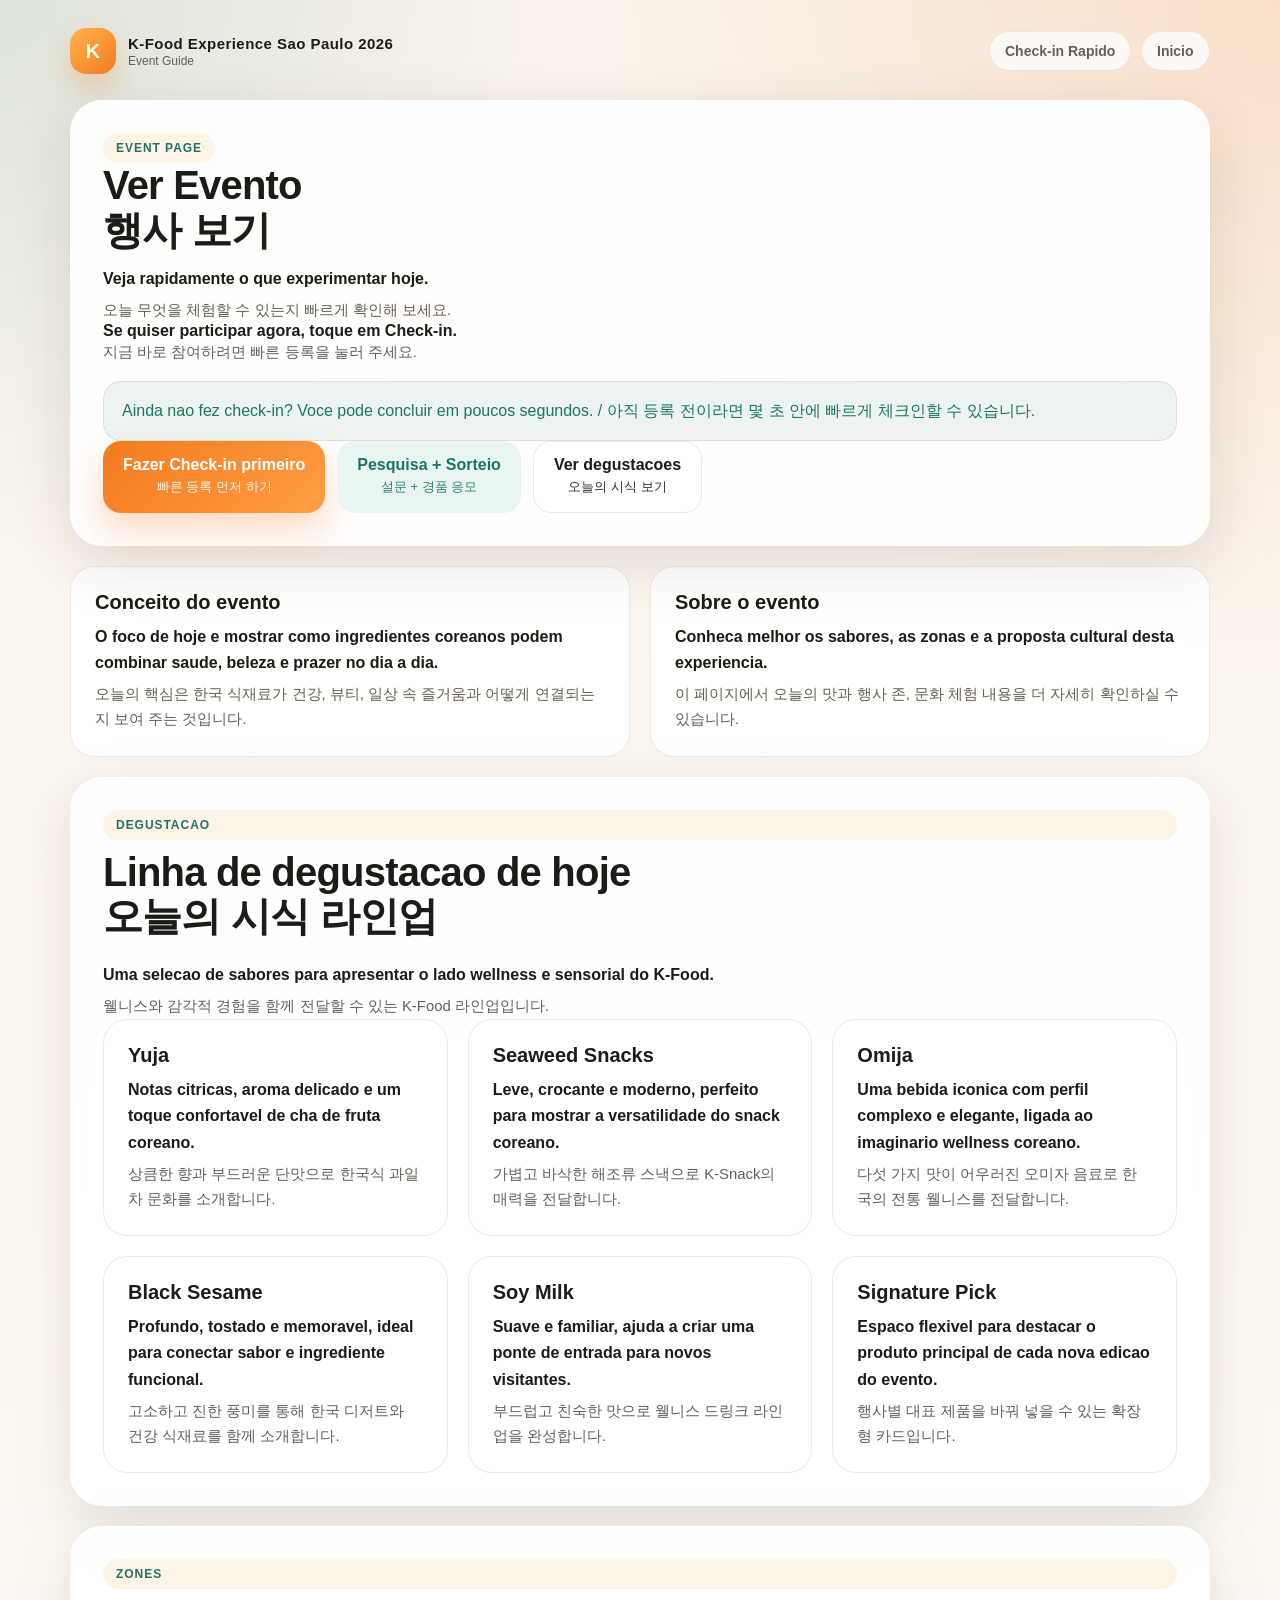
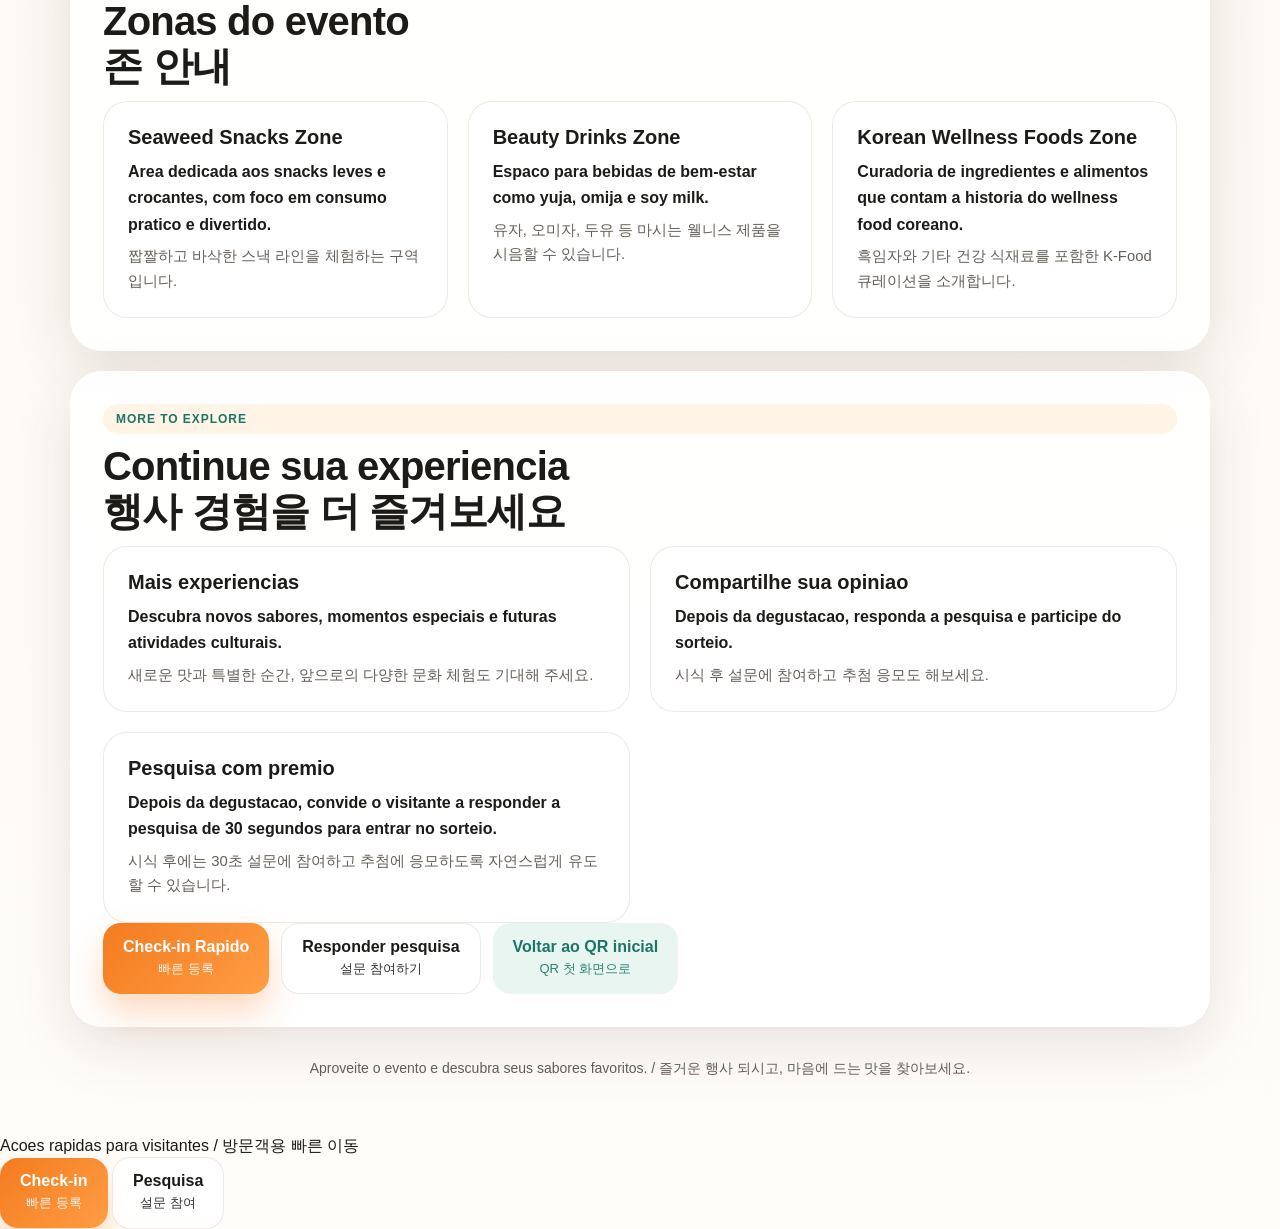
==== index.html @ 35c5ef99 "Add files via upload" ====
<!DOCTYPE html>
<html lang="pt-BR">
<head>
  <meta charset="UTF-8">
  <meta name="viewport" content="width=device-width, initial-scale=1.0">
  <meta name="description" content="Pagina oficial do evento com degustacoes, zonas e informacoes do Centro Cultural Coreano. 행사 소개와 존 안내 페이지.">
  <title>Ver Evento | K-Food Experience</title>
  <link rel="stylesheet" href="styles.css">
  <script src="config.js"></script>
  <script src="app.js" defer></script>
</head>
<body>
  <div class="page-shell">
    <header class="topbar">
      <a class="brand" href="index.html" data-route="index">
        <div class="brand-badge">K</div>
        <div class="brand-copy">
          <div class="brand-name">K-Food Experience Sao Paulo 2026</div>
          <div class="brand-sub">Event Guide</div>
        </div>
      </a>
      <div class="nav-links">
        <a class="nav-chip" href="step1.html" data-route="step1">Check-in Rapido</a>
        <a class="nav-chip" href="index.html" data-route="index">Inicio</a>
      </div>
    </header>

    <main class="grid">
      <section class="panel content-panel">
        <div class="eyebrow">Event Page</div>
        <h1 class="section-title">Ver Evento<br>행사 보기</h1>
        <p class="section-copy dual-copy">
          <span class="lang-pt">Veja rapidamente o que experimentar hoje.</span>
          <span class="lang-kr">오늘 무엇을 체험할 수 있는지 빠르게 확인해 보세요.</span>
        </p>
        <div class="focus-banner">
          <span class="lang-pt">Se quiser participar agora, toque em Check-in.</span>
          <span class="lang-kr">지금 바로 참여하려면 빠른 등록을 눌러 주세요.</span>
        </div>
        <div class="notice" data-visitor-message>
          Ainda nao fez check-in? Voce pode concluir em poucos segundos. / 아직 등록 전이라면 몇 초 안에 빠르게 체크인할 수 있습니다.
        </div>
        <div class="split-actions">
          <a class="button button-primary" href="step1.html" data-route="step1">
            <span class="button-copy">
              <span class="lang-pt">Fazer Check-in primeiro</span>
              <span class="lang-kr">빠른 등록 먼저 하기</span>
            </span>
          </a>
          <a class="button button-secondary" href="step2.html" data-route="step2">
            <span class="button-copy">
              <span class="lang-pt">Pesquisa + Sorteio</span>
              <span class="lang-kr">설문 + 경품 응모</span>
            </span>
          </a>
          <a class="button button-outline" href="#lineup">
            <span class="button-copy">
              <span class="lang-pt">Ver degustacoes</span>
              <span class="lang-kr">오늘의 시식 보기</span>
            </span>
          </a>
        </div>
      </section>

      <section class="grid grid-2">
        <article class="card">
          <h3>Conceito do evento</h3>
          <p class="dual-copy">
            <span class="lang-pt">O foco de hoje e mostrar como ingredientes coreanos podem combinar saude, beleza e prazer no dia a dia.</span>
            <span class="lang-kr">오늘의 핵심은 한국 식재료가 건강, 뷰티, 일상 속 즐거움과 어떻게 연결되는지 보여 주는 것입니다.</span>
          </p>
        </article>
        <article class="card">
          <h3>Sobre o evento</h3>
          <p class="dual-copy">
            <span class="lang-pt">Conheca melhor os sabores, as zonas e a proposta cultural desta experiencia.</span>
            <span class="lang-kr">이 페이지에서 오늘의 맛과 행사 존, 문화 체험 내용을 더 자세히 확인하실 수 있습니다.</span>
          </p>
        </article>
      </section>

      <section class="panel content-panel" id="lineup">
        <div class="section-head">
          <div class="eyebrow">Degustacao</div>
          <h2 class="section-title">Linha de degustacao de hoje<br>오늘의 시식 라인업</h2>
          <p class="section-copy dual-copy">
            <span class="lang-pt">Uma selecao de sabores para apresentar o lado wellness e sensorial do K-Food.</span>
            <span class="lang-kr">웰니스와 감각적 경험을 함께 전달할 수 있는 K-Food 라인업입니다.</span>
          </p>
        </div>
        <div class="grid grid-3">
          <article class="card">
            <h3>Yuja</h3>
            <p class="dual-copy">
              <span class="lang-pt">Notas citricas, aroma delicado e um toque confortavel de cha de fruta coreano.</span>
              <span class="lang-kr">상큼한 향과 부드러운 단맛으로 한국식 과일차 문화를 소개합니다.</span>
            </p>
          </article>
          <article class="card">
            <h3>Seaweed Snacks</h3>
            <p class="dual-copy">
              <span class="lang-pt">Leve, crocante e moderno, perfeito para mostrar a versatilidade do snack coreano.</span>
              <span class="lang-kr">가볍고 바삭한 해조류 스낵으로 K-Snack의 매력을 전달합니다.</span>
            </p>
          </article>
          <article class="card">
            <h3>Omija</h3>
            <p class="dual-copy">
              <span class="lang-pt">Uma bebida iconica com perfil complexo e elegante, ligada ao imaginario wellness coreano.</span>
              <span class="lang-kr">다섯 가지 맛이 어우러진 오미자 음료로 한국의 전통 웰니스를 전달합니다.</span>
            </p>
          </article>
          <article class="card">
            <h3>Black Sesame</h3>
            <p class="dual-copy">
              <span class="lang-pt">Profundo, tostado e memoravel, ideal para conectar sabor e ingrediente funcional.</span>
              <span class="lang-kr">고소하고 진한 풍미를 통해 한국 디저트와 건강 식재료를 함께 소개합니다.</span>
            </p>
          </article>
          <article class="card">
            <h3>Soy Milk</h3>
            <p class="dual-copy">
              <span class="lang-pt">Suave e familiar, ajuda a criar uma ponte de entrada para novos visitantes.</span>
              <span class="lang-kr">부드럽고 친숙한 맛으로 웰니스 드링크 라인업을 완성합니다.</span>
            </p>
          </article>
          <article class="card">
            <h3>Signature Pick</h3>
            <p class="dual-copy">
              <span class="lang-pt">Espaco flexivel para destacar o produto principal de cada nova edicao do evento.</span>
              <span class="lang-kr">행사별 대표 제품을 바꿔 넣을 수 있는 확장형 카드입니다.</span>
            </p>
          </article>
        </div>
      </section>

      <section class="panel content-panel" id="zones">
        <div class="section-head">
          <div class="eyebrow">Zones</div>
          <h2 class="section-title">Zonas do evento<br>존 안내</h2>
        </div>
        <div class="grid grid-3">
          <article class="card">
            <h3>Seaweed Snacks Zone</h3>
            <p class="dual-copy">
              <span class="lang-pt">Area dedicada aos snacks leves e crocantes, com foco em consumo pratico e divertido.</span>
              <span class="lang-kr">짭짤하고 바삭한 스낵 라인을 체험하는 구역입니다.</span>
            </p>
          </article>
          <article class="card">
            <h3>Beauty Drinks Zone</h3>
            <p class="dual-copy">
              <span class="lang-pt">Espaco para bebidas de bem-estar como yuja, omija e soy milk.</span>
              <span class="lang-kr">유자, 오미자, 두유 등 마시는 웰니스 제품을 시음할 수 있습니다.</span>
            </p>
          </article>
          <article class="card">
            <h3>Korean Wellness Foods Zone</h3>
            <p class="dual-copy">
              <span class="lang-pt">Curadoria de ingredientes e alimentos que contam a historia do wellness food coreano.</span>
              <span class="lang-kr">흑임자와 기타 건강 식재료를 포함한 K-Food 큐레이션을 소개합니다.</span>
            </p>
          </article>
        </div>
      </section>

      <section class="panel content-panel">
        <div class="section-head">
          <div class="eyebrow">More to Explore</div>
          <h2 class="section-title">Continue sua experiencia<br>행사 경험을 더 즐겨보세요</h2>
        </div>
        <div class="grid grid-2">
          <article class="card">
            <h3>Mais experiencias</h3>
            <p class="dual-copy">
              <span class="lang-pt">Descubra novos sabores, momentos especiais e futuras atividades culturais.</span>
              <span class="lang-kr">새로운 맛과 특별한 순간, 앞으로의 다양한 문화 체험도 기대해 주세요.</span>
            </p>
          </article>
          <article class="card">
            <h3>Compartilhe sua opiniao</h3>
            <p class="dual-copy">
              <span class="lang-pt">Depois da degustacao, responda a pesquisa e participe do sorteio.</span>
              <span class="lang-kr">시식 후 설문에 참여하고 추첨 응모도 해보세요.</span>
            </p>
          </article>
          <article class="card">
            <h3>Pesquisa com premio</h3>
            <p class="dual-copy">
              <span class="lang-pt">Depois da degustacao, convide o visitante a responder a pesquisa de 30 segundos para entrar no sorteio.</span>
              <span class="lang-kr">시식 후에는 30초 설문에 참여하고 추첨에 응모하도록 자연스럽게 유도할 수 있습니다.</span>
            </p>
          </article>
        </div>
        <div class="split-actions">
          <a class="button button-primary" href="step1.html" data-route="step1">
            <span class="button-copy">
              <span class="lang-pt">Check-in Rapido</span>
              <span class="lang-kr">빠른 등록</span>
            </span>
          </a>
          <a class="button button-outline" href="step2.html" data-route="step2">
            <span class="button-copy">
              <span class="lang-pt">Responder pesquisa</span>
              <span class="lang-kr">설문 참여하기</span>
            </span>
          </a>
          <a class="button button-secondary" href="index.html" data-route="index">
            <span class="button-copy">
              <span class="lang-pt">Voltar ao QR inicial</span>
              <span class="lang-kr">QR 첫 화면으로</span>
            </span>
          </a>
        </div>
      </section>
    </main>

    <p class="footer-note">Aproveite o evento e descubra seus sabores favoritos. / 즐거운 행사 되시고, 마음에 드는 맛을 찾아보세요.</p>
  </div>

  <div class="mobile-sticky-bar">
    <div class="mobile-sticky-shell">
      <div class="mobile-sticky-note">Acoes rapidas para visitantes / 방문객용 빠른 이동</div>
      <div class="mobile-sticky-actions two">
        <a class="button button-primary" href="step1.html" data-route="step1">
          <span class="button-copy">
            <span class="lang-pt">Check-in</span>
            <span class="lang-kr">빠른 등록</span>
          </span>
        </a>
        <a class="button button-outline" href="step2.html" data-route="step2">
          <span class="button-copy">
            <span class="lang-pt">Pesquisa</span>
            <span class="lang-kr">설문 참여</span>
          </span>
        </a>
      </div>
    </div>
  </div>
</body>
</html>
---- styles.css ----
:root {
  color-scheme: light;
  --bg: #f8f2ea;
  --surface: rgba(255, 255, 255, 0.9);
  --surface-solid: #ffffff;
  --surface-soft: #fff4e5;
  --surface-soft-2: #fff8f1;
  --text: #1d1b18;
  --muted: #665f58;
  --line: rgba(155, 118, 81, 0.16);
  --primary: #f47b20;
  --primary-dark: #d55d04;
  --secondary: #1c7567;
  --secondary-soft: #e8f5f1;
  --info: #f4ede5;
  --success: #eef9f3;
  --danger: #c83d2d;
  --shadow: 0 18px 60px rgba(63, 36, 15, 0.12);
  --radius-xl: 32px;
  --radius-lg: 24px;
  --radius-md: 18px;
  --radius-sm: 12px;
}

* {
  box-sizing: border-box;
}

html {
  scroll-behavior: smooth;
}

body {
  margin: 0;
  font-family: "Segoe UI", "Noto Sans KR", Arial, sans-serif;
  color: var(--text);
  background:
    radial-gradient(circle at top right, rgba(244, 123, 32, 0.16), transparent 22%),
    radial-gradient(circle at top left, rgba(28, 117, 103, 0.12), transparent 18%),
    linear-gradient(180deg, #f9f3eb 0%, #fffdfa 100%);
}

a {
  color: inherit;
  text-decoration: none;
}

button,
input,
select,
textarea {
  font: inherit;
}

.page-shell {
  width: min(100%, 1180px);
  margin: 0 auto;
  padding: 28px 20px 56px;
}

.topbar {
  display: flex;
  justify-content: space-between;
  align-items: center;
  gap: 16px;
  margin-bottom: 26px;
}

.brand {
  display: inline-flex;
  align-items: center;
  gap: 12px;
  min-width: 0;
}

.brand-badge {
  width: 46px;
  height: 46px;
  display: grid;
  place-items: center;
  border-radius: 16px;
  background: linear-gradient(135deg, #ffb34d, #f47b20);
  color: #fff;
  font-size: 20px;
  font-weight: 800;
  box-shadow: 0 14px 28px rgba(244, 123, 32, 0.28);
}

.brand-copy {
  display: grid;
  gap: 2px;
}

.brand-name {
  font-size: 15px;
  font-weight: 800;
  letter-spacing: 0.03em;
}

.brand-sub {
  font-size: 12px;
  color: var(--muted);
}

.nav-links {
  display: flex;
  flex-wrap: wrap;
  gap: 10px;
}

.nav-chip {
  display: inline-flex;
  align-items: center;
  gap: 8px;
  padding: 11px 15px;
  border-radius: 999px;
  border: 1px solid var(--line);
  background: rgba(255, 255, 255, 0.76);
  color: var(--muted);
  font-size: 14px;
  font-weight: 600;
  backdrop-filter: blur(10px);
}

.panel {
  background: var(--surface);
  border: 1px solid rgba(255, 255, 255, 0.7);
  border-radius: var(--radius-xl);
  box-shadow: var(--shadow);
  backdrop-filter: blur(18px);
}

.hero {
  display: grid;
  grid-template-columns: minmax(0, 1.15fr) minmax(320px, 0.85fr);
  gap: 24px;
  align-items: stretch;
  margin-bottom: 24px;
}

.hero-copy,
.hero-side,
.content-panel {
  padding: 32px;
}

.hero-copy {
  position: relative;
  overflow: hidden;
}

.hero-copy::after {
  content: "";
  position: absolute;
  inset: auto -80px -100px auto;
  width: 220px;
  height: 220px;
  border-radius: 50%;
  background: radial-gradient(circle, rgba(244, 123, 32, 0.18), transparent 70%);
  pointer-events: none;
}

.eyebrow {
  display: inline-flex;
  align-items: center;
  gap: 8px;
  padding: 8px 13px;
  border-radius: 999px;
  background: var(--surface-soft);
  color: var(--secondary);
  font-size: 12px;
  font-weight: 800;
  letter-spacing: 0.08em;
  text-transform: uppercase;
}

h1,
h2,
h3,
p,
dl {
  margin: 0;
}

.hero-title {
  margin-top: 18px;
  font-size: clamp(36px, 5vw, 60px);
  line-height: 0.98;
  letter-spacing: -0.03em;
}

.hero-subtitle {
  margin-top: 18px;
  max-width: 720px;
}

.dual-copy {
  display: grid;
  gap: 6px;
}

.lang-pt {
  display: block;
  font-size: 1em;
  font-weight: 700;
  color: var(--text);
}

.lang-kr {
  display: block;
  font-size: 0.93em;
  color: var(--muted);
  line-height: 1.65;
}

.hero-subtitle .lang-pt {
  font-size: 20px;
  line-height: 1.55;
  font-weight: 700;
}

.hero-subtitle .lang-kr {
  font-size: 16px;
}

.hero-actions,
.split-actions {
  display: flex;
  gap: 12px;
  flex-wrap: wrap;
}

.hero-actions {
  margin-top: 28px;
}

.button {
  display: inline-flex;
  justify-content: center;
  align-items: center;
  text-align: center;
  gap: 10px;
  min-height: 58px;
  padding: 14px 20px;
  border: 0;
  border-radius: 18px;
  cursor: pointer;
  transition: transform 0.16s ease, box-shadow 0.16s ease, background 0.16s ease, opacity 0.16s ease;
}

.button:hover:not(:disabled) {
  transform: translateY(-1px);
}

.button:disabled {
  opacity: 0.72;
  cursor: wait;
}

.button-primary {
  background: linear-gradient(135deg, var(--primary), #ff9d43);
  color: #fff;
  box-shadow: 0 18px 34px rgba(244, 123, 32, 0.28);
}

.button-secondary {
  background: var(--secondary-soft);
  color: var(--secondary);
}

.button-outline {
  background: rgba(255, 255, 255, 0.88);
  color: var(--text);
  border: 1px solid var(--line);
}

.button-full {
  width: 100%;
}

.button-copy {
  display: grid;
  gap: 2px;
}

.button-copy .lang-pt {
  color: inherit;
  font-size: 16px;
  font-weight: 800;
}

.button-copy .lang-kr {
  color: inherit;
  opacity: 0.9;
  font-size: 13px;
}

.hero-side {
  display: grid;
  gap: 16px;
  align-content: start;
  background:
    linear-gradient(180deg, rgba(255, 248, 239, 0.98), rgba(255, 241, 224, 0.98)),
    #fff;
}

.hero-side-card,
.card,
.summary-box,
.status-box,
.notice,
.mini-stat {
  border: 1px solid var(--line);
}

.hero-side-card {
  padding: 20px;
  border-radius: var(--radius-lg);
  background: rgba(255, 255, 255, 0.95);
}

.hero-side-card h3,
.card h3 {
  font-size: 20px;
  margin-bottom: 10px;
}

.hero-side-card p,
.card p,
.card li,
.status-box p,
.notice,
.field-hint,
.footer-note,
.micro-copy {
  color: var(--muted);
  line-height: 1.65;
}

.mini-list {
  display: grid;
  gap: 12px;
  margin-top: 12px;
}

.mini-list-item {
  display: grid;
  grid-template-columns: 46px 1fr;
  gap: 12px;
  align-items: start;
}

.mini-list-label {
  display: inline-flex;
  justify-content: center;
  align-items: center;
  min-height: 32px;
  border-radius: 999px;
  background: var(--surface-soft-2);
  color: var(--secondary);
  font-size: 12px;
  font-weight: 800;
}

.metric-row {
  display: flex;
  flex-wrap: wrap;
  gap: 10px;
}

.metric,
.mini-stat {
  display: inline-flex;
  align-items: center;
  gap: 8px;
  padding: 11px 14px;
  border-radius: 16px;
  background: rgba(255, 255, 255, 0.96);
  color: var(--muted);
  font-size: 14px;
  font-weight: 600;
}

.grid {
  display: grid;
  gap: 20px;
}

.grid-2 {
  grid-template-columns: repeat(2, minmax(0, 1fr));
}

.grid-3 {
  grid-template-columns: repeat(3, minmax(0, 1fr));
}

.section-title {
  font-size: clamp(28px, 4vw, 40px);
  line-height: 1.12;
  letter-spacing: -0.02em;
  margin-bottom: 12px;
}

.section-copy {
  color: var(--muted);
  line-height: 1.7;
}

.section-head {
  display: grid;
  gap: 10px;
}

.card {
  padding: 24px;
  border-radius: var(--radius-lg);
  background: rgba(255, 255, 255, 0.92);
}

.card ul {
  margin: 0;
  padding-left: 18px;
}

.tag-row {
  display: flex;
  flex-wrap: wrap;
  gap: 10px;
  margin-top: 18px;
}

.tag {
  display: inline-flex;
  align-items: center;
  padding: 10px 13px;
  border-radius: 999px;
  background: rgba(255, 255, 255, 0.92);
  border: 1px solid var(--line);
  color: var(--muted);
  font-size: 14px;
  font-weight: 600;
}

.form-layout {
  display: grid;
  grid-template-columns: minmax(0, 1.1fr) minmax(280px, 0.9fr);
  gap: 24px;
}

.form-stack {
  display: grid;
  gap: 16px;
}

.field-group {
  display: grid;
  gap: 8px;
}

.field-label {
  display: grid;
  gap: 3px;
  font-size: 14px;
  font-weight: 700;
}

.field-label .lang-pt {
  font-size: 15px;
}

.field-label .lang-kr {
  font-size: 12px;
}

.input,
.select,
.textarea {
  width: 100%;
  padding: 16px 16px;
  border-radius: 16px;
  border: 1px solid var(--line);
  background: rgba(255, 252, 248, 0.92);
  color: var(--text);
  transition: border-color 0.16s ease, box-shadow 0.16s ease, background 0.16s ease;
}

.input:focus,
.select:focus,
.textarea:focus {
  outline: none;
  border-color: rgba(244, 123, 32, 0.55);
  box-shadow: 0 0 0 4px rgba(244, 123, 32, 0.12);
  background: #fff;
}

.textarea {
  min-height: 120px;
  resize: vertical;
}

.checkbox-list {
  display: grid;
  gap: 12px;
}

.checkbox-item {
  display: flex;
  align-items: flex-start;
  gap: 12px;
  padding: 16px;
  border-radius: 18px;
  background: rgba(255, 252, 248, 0.92);
}

.checkbox-item input {
  margin-top: 4px;
  accent-color: var(--primary);
}

.summary-box,
.status-box {
  padding: 22px;
  border-radius: var(--radius-lg);
}

.summary-box {
  background: var(--surface-soft);
}

.status-box {
  background: var(--surface-soft-2);
}

.summary-box dl {
  display: grid;
  grid-template-columns: 132px 1fr;
  gap: 10px 14px;
}

.summary-box dt {
  color: var(--muted);
}

.summary-box dd {
  margin: 0;
  font-weight: 800;
}

.notice {
  margin-top: 16px;
  padding: 16px 18px;
  border-radius: 18px;
  background: rgba(28, 117, 103, 0.08);
  color: var(--secondary);
}

.status-box strong {
  display: block;
  font-size: 18px;
  margin-bottom: 8px;
}

.footer-note {
  margin-top: 30px;
  text-align: center;
  font-size: 14px;
}

.hidden {
  display: none !important;
}

.accent-text {
  color: var(--primary-dark);
}

.progress {
  display: flex;
  align-items: center;
  gap: 10px;
  margin-top: 20px;
}

.progress-step {
  display: flex;
  align-items: center;
  gap: 8px;
  color: var(--muted);
  font-size: 13px;
  font-weight: 700;
}

.progress-bullet {
  width: 28px;
  height: 28px;
  display: grid;
  place-items: center;
  border-radius: 50%;
  background: #fff;
  border: 1px solid var(--line);
}

.progress-step.active {
  color: var(--text);
}

.progress-step.active .progress-bullet {
  background: linear-gradient(135deg, var(--primary), #ff9d43);
  color: #fff;
  border-color: transparent;
}

.progress-line {
  flex: 1;
  height: 1px;
  background: var(--line);
}

.kicker-list {
  display: grid;
  gap: 14px;
  margin-top: 18px;
}

.kicker-item {
  display: flex;
  align-items: flex-start;
  gap: 12px;
}

.kicker-dot {
  width: 12px;
  height: 12px;
  margin-top: 6px;
  border-radius: 50%;
  background: linear-gradient(135deg, var(--primary), #ffb36c);
}

.stack {
  display: grid;
  gap: 16px;
}

.surface-alt {
  background: rgba(255, 252, 247, 0.92);
}

.inline-link {
  color: var(--secondary);
  font-weight: 700;
}

.status-inline {
  min-height: 22px;
  font-size: 13px;
  color: var(--secondary);
}

.divider-space {
  height: 6px;
}

@media (max-width: 960px) {
  .hero,
  .form-layout,
  .grid-2,
  .grid-3 {
    grid-template-columns: 1fr;
  }

  .hero-copy,
  .hero-side,
  .content-panel {
    padding: 24px;
  }
}

@media (max-width: 640px) {
  .page-shell {
    padding: 18px 14px 40px;
  }

  .topbar {
    flex-direction: column;
    align-items: flex-start;
  }

  .hero-title {
    font-size: 36px;
  }

  .button,
  .nav-chip {
    width: 100%;
  }

  .hero-actions,
  .split-actions {
    display: grid;
  }

  .summary-box dl {
    grid-template-columns: 1fr;
  }

  .mini-list-item {
    grid-template-columns: 1fr;
  }
}
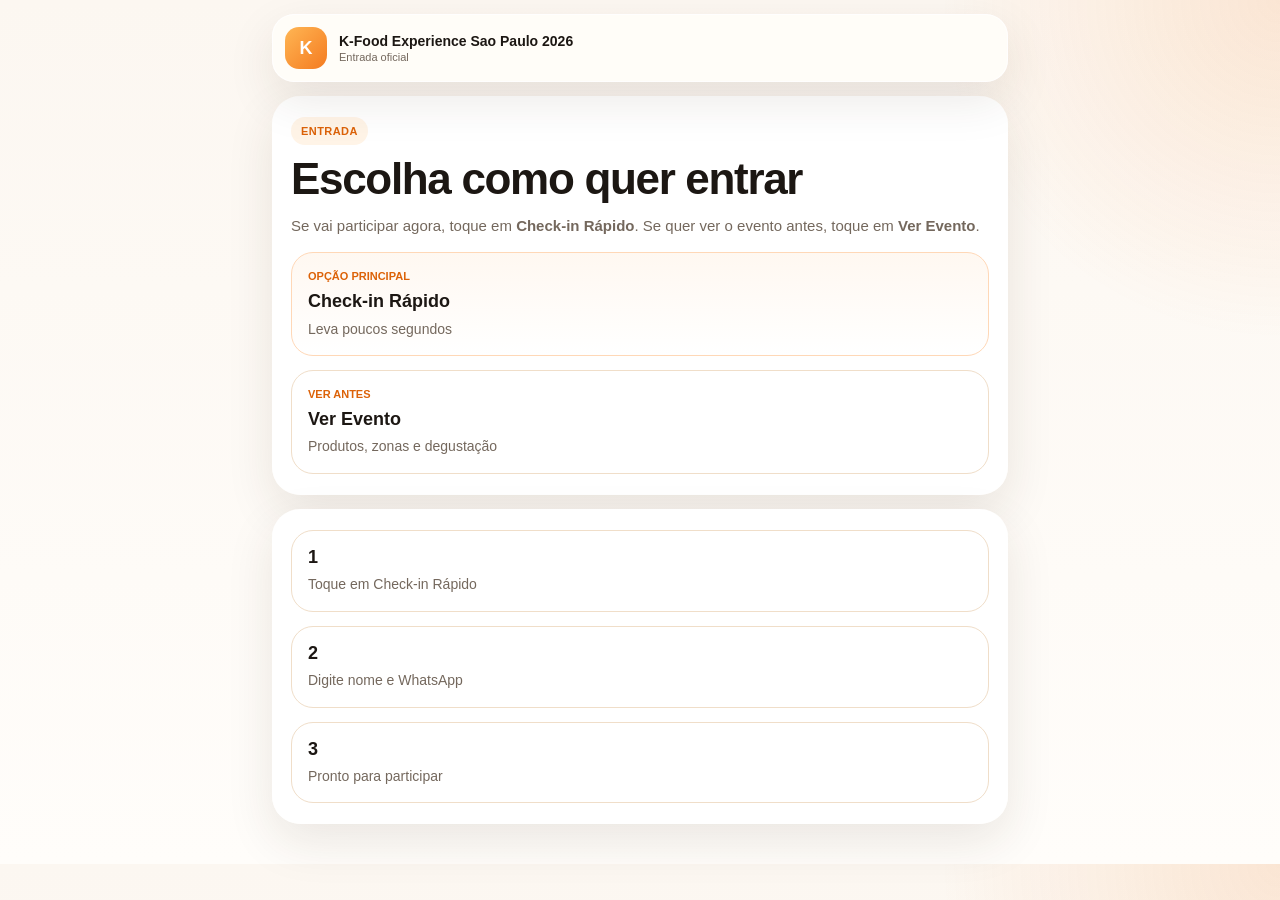
==== commit a7956065: "Add files via upload" ====
--- a/index.html
+++ b/index.html
@@ -3,8 +3,8 @@
 <head>
   <meta charset="UTF-8">
   <meta name="viewport" content="width=device-width, initial-scale=1.0">
-  <meta name="description" content="Pagina oficial do evento com degustacoes, zonas e informacoes do Centro Cultural Coreano. 행사 소개와 존 안내 페이지.">
-  <title>Ver Evento | K-Food Experience</title>
+  <meta name="description" content="Check-in rapido e informacoes do evento K-Food Experience Sao Paulo 2026.">
+  <title>K-Food Experience Sao Paulo 2026</title>
   <link rel="stylesheet" href="styles.css">
   <script src="config.js"></script>
   <script src="app.js" defer></script>
@@ -16,224 +16,54 @@
         <div class="brand-badge">K</div>
         <div class="brand-copy">
           <div class="brand-name">K-Food Experience Sao Paulo 2026</div>
-          <div class="brand-sub">Event Guide</div>
+          <div class="brand-sub">Entrada oficial</div>
         </div>
       </a>
-      <div class="nav-links">
-        <a class="nav-chip" href="step1.html" data-route="step1">Check-in Rapido</a>
-        <a class="nav-chip" href="index.html" data-route="index">Inicio</a>
-      </div>
     </header>
 
-    <main class="grid">
-      <section class="panel content-panel">
-        <div class="eyebrow">Event Page</div>
-        <h1 class="section-title">Ver Evento<br>행사 보기</h1>
-        <p class="section-copy dual-copy">
-          <span class="lang-pt">Veja rapidamente o que experimentar hoje.</span>
-          <span class="lang-kr">오늘 무엇을 체험할 수 있는지 빠르게 확인해 보세요.</span>
-        </p>
-        <div class="focus-banner">
-          <span class="lang-pt">Se quiser participar agora, toque em Check-in.</span>
-          <span class="lang-kr">지금 바로 참여하려면 빠른 등록을 눌러 주세요.</span>
-        </div>
-        <div class="notice" data-visitor-message>
-          Ainda nao fez check-in? Voce pode concluir em poucos segundos. / 아직 등록 전이라면 몇 초 안에 빠르게 체크인할 수 있습니다.
-        </div>
-        <div class="split-actions">
-          <a class="button button-primary" href="step1.html" data-route="step1">
-            <span class="button-copy">
-              <span class="lang-pt">Fazer Check-in primeiro</span>
-              <span class="lang-kr">빠른 등록 먼저 하기</span>
-            </span>
+    <main class="stack">
+      <section class="panel hero-copy hero-block">
+        <div class="eyebrow">Entrada</div>
+        <h1 class="hero-title">Escolha como quer entrar</h1>
+        <p class="hero-text">Se vai participar agora, toque em <strong>Check-in Rápido</strong>. Se quer ver o evento antes, toque em <strong>Ver Evento</strong>.</p>
+        <div class="action-stack">
+          <a class="cta-card cta-primary" href="step1.html" data-route="step1">
+            <span class="cta-label">Opção principal</span>
+            <strong>Check-in Rápido</strong>
+            <span>Leva poucos segundos</span>
           </a>
-          <a class="button button-secondary" href="step2.html" data-route="step2">
-            <span class="button-copy">
-              <span class="lang-pt">Pesquisa + Sorteio</span>
-              <span class="lang-kr">설문 + 경품 응모</span>
-            </span>
-          </a>
-          <a class="button button-outline" href="#lineup">
-            <span class="button-copy">
-              <span class="lang-pt">Ver degustacoes</span>
-              <span class="lang-kr">오늘의 시식 보기</span>
-            </span>
+          <a class="cta-card" href="event.html" data-route="event">
+            <span class="cta-label">Ver antes</span>
+            <strong>Ver Evento</strong>
+            <span>Produtos, zonas e degustação</span>
           </a>
         </div>
       </section>
 
-      <section class="grid grid-2">
-        <article class="card">
-          <h3>Conceito do evento</h3>
-          <p class="dual-copy">
-            <span class="lang-pt">O foco de hoje e mostrar como ingredientes coreanos podem combinar saude, beleza e prazer no dia a dia.</span>
-            <span class="lang-kr">오늘의 핵심은 한국 식재료가 건강, 뷰티, 일상 속 즐거움과 어떻게 연결되는지 보여 주는 것입니다.</span>
-          </p>
-        </article>
-        <article class="card">
-          <h3>Sobre o evento</h3>
-          <p class="dual-copy">
-            <span class="lang-pt">Conheca melhor os sabores, as zonas e a proposta cultural desta experiencia.</span>
-            <span class="lang-kr">이 페이지에서 오늘의 맛과 행사 존, 문화 체험 내용을 더 자세히 확인하실 수 있습니다.</span>
-          </p>
-        </article>
-      </section>
-
-      <section class="panel content-panel" id="lineup">
-        <div class="section-head">
-          <div class="eyebrow">Degustacao</div>
-          <h2 class="section-title">Linha de degustacao de hoje<br>오늘의 시식 라인업</h2>
-          <p class="section-copy dual-copy">
-            <span class="lang-pt">Uma selecao de sabores para apresentar o lado wellness e sensorial do K-Food.</span>
-            <span class="lang-kr">웰니스와 감각적 경험을 함께 전달할 수 있는 K-Food 라인업입니다.</span>
-          </p>
-        </div>
-        <div class="grid grid-3">
-          <article class="card">
-            <h3>Yuja</h3>
-            <p class="dual-copy">
-              <span class="lang-pt">Notas citricas, aroma delicado e um toque confortavel de cha de fruta coreano.</span>
-              <span class="lang-kr">상큼한 향과 부드러운 단맛으로 한국식 과일차 문화를 소개합니다.</span>
-            </p>
-          </article>
-          <article class="card">
-            <h3>Seaweed Snacks</h3>
-            <p class="dual-copy">
-              <span class="lang-pt">Leve, crocante e moderno, perfeito para mostrar a versatilidade do snack coreano.</span>
-              <span class="lang-kr">가볍고 바삭한 해조류 스낵으로 K-Snack의 매력을 전달합니다.</span>
-            </p>
-          </article>
-          <article class="card">
-            <h3>Omija</h3>
-            <p class="dual-copy">
-              <span class="lang-pt">Uma bebida iconica com perfil complexo e elegante, ligada ao imaginario wellness coreano.</span>
-              <span class="lang-kr">다섯 가지 맛이 어우러진 오미자 음료로 한국의 전통 웰니스를 전달합니다.</span>
-            </p>
-          </article>
-          <article class="card">
-            <h3>Black Sesame</h3>
-            <p class="dual-copy">
-              <span class="lang-pt">Profundo, tostado e memoravel, ideal para conectar sabor e ingrediente funcional.</span>
-              <span class="lang-kr">고소하고 진한 풍미를 통해 한국 디저트와 건강 식재료를 함께 소개합니다.</span>
-            </p>
-          </article>
-          <article class="card">
-            <h3>Soy Milk</h3>
-            <p class="dual-copy">
-              <span class="lang-pt">Suave e familiar, ajuda a criar uma ponte de entrada para novos visitantes.</span>
-              <span class="lang-kr">부드럽고 친숙한 맛으로 웰니스 드링크 라인업을 완성합니다.</span>
-            </p>
-          </article>
-          <article class="card">
-            <h3>Signature Pick</h3>
-            <p class="dual-copy">
-              <span class="lang-pt">Espaco flexivel para destacar o produto principal de cada nova edicao do evento.</span>
-              <span class="lang-kr">행사별 대표 제품을 바꿔 넣을 수 있는 확장형 카드입니다.</span>
-            </p>
-          </article>
-        </div>
-      </section>
-
-      <section class="panel content-panel" id="zones">
-        <div class="section-head">
-          <div class="eyebrow">Zones</div>
-          <h2 class="section-title">Zonas do evento<br>존 안내</h2>
-        </div>
-        <div class="grid grid-3">
-          <article class="card">
-            <h3>Seaweed Snacks Zone</h3>
-            <p class="dual-copy">
-              <span class="lang-pt">Area dedicada aos snacks leves e crocantes, com foco em consumo pratico e divertido.</span>
-              <span class="lang-kr">짭짤하고 바삭한 스낵 라인을 체험하는 구역입니다.</span>
-            </p>
-          </article>
-          <article class="card">
-            <h3>Beauty Drinks Zone</h3>
-            <p class="dual-copy">
-              <span class="lang-pt">Espaco para bebidas de bem-estar como yuja, omija e soy milk.</span>
-              <span class="lang-kr">유자, 오미자, 두유 등 마시는 웰니스 제품을 시음할 수 있습니다.</span>
-            </p>
-          </article>
-          <article class="card">
-            <h3>Korean Wellness Foods Zone</h3>
-            <p class="dual-copy">
-              <span class="lang-pt">Curadoria de ingredientes e alimentos que contam a historia do wellness food coreano.</span>
-              <span class="lang-kr">흑임자와 기타 건강 식재료를 포함한 K-Food 큐레이션을 소개합니다.</span>
-            </p>
-          </article>
-        </div>
-      </section>
-
       <section class="panel content-panel">
-        <div class="section-head">
-          <div class="eyebrow">More to Explore</div>
-          <h2 class="section-title">Continue sua experiencia<br>행사 경험을 더 즐겨보세요</h2>
-        </div>
-        <div class="grid grid-2">
-          <article class="card">
-            <h3>Mais experiencias</h3>
-            <p class="dual-copy">
-              <span class="lang-pt">Descubra novos sabores, momentos especiais e futuras atividades culturais.</span>
-              <span class="lang-kr">새로운 맛과 특별한 순간, 앞으로의 다양한 문화 체험도 기대해 주세요.</span>
-            </p>
-          </article>
-          <article class="card">
-            <h3>Compartilhe sua opiniao</h3>
-            <p class="dual-copy">
-              <span class="lang-pt">Depois da degustacao, responda a pesquisa e participe do sorteio.</span>
-              <span class="lang-kr">시식 후 설문에 참여하고 추첨 응모도 해보세요.</span>
-            </p>
-          </article>
-          <article class="card">
-            <h3>Pesquisa com premio</h3>
-            <p class="dual-copy">
-              <span class="lang-pt">Depois da degustacao, convide o visitante a responder a pesquisa de 30 segundos para entrar no sorteio.</span>
-              <span class="lang-kr">시식 후에는 30초 설문에 참여하고 추첨에 응모하도록 자연스럽게 유도할 수 있습니다.</span>
-            </p>
-          </article>
-        </div>
-        <div class="split-actions">
-          <a class="button button-primary" href="step1.html" data-route="step1">
-            <span class="button-copy">
-              <span class="lang-pt">Check-in Rapido</span>
-              <span class="lang-kr">빠른 등록</span>
-            </span>
-          </a>
-          <a class="button button-outline" href="step2.html" data-route="step2">
-            <span class="button-copy">
-              <span class="lang-pt">Responder pesquisa</span>
-              <span class="lang-kr">설문 참여하기</span>
-            </span>
-          </a>
-          <a class="button button-secondary" href="index.html" data-route="index">
-            <span class="button-copy">
-              <span class="lang-pt">Voltar ao QR inicial</span>
-              <span class="lang-kr">QR 첫 화면으로</span>
-            </span>
-          </a>
+        <div class="mini-info-grid">
+          <div class="mini-info-card">
+            <strong>1</strong>
+            <span>Toque em Check-in Rápido</span>
+          </div>
+          <div class="mini-info-card">
+            <strong>2</strong>
+            <span>Digite nome e WhatsApp</span>
+          </div>
+          <div class="mini-info-card">
+            <strong>3</strong>
+            <span>Pronto para participar</span>
+          </div>
         </div>
       </section>
     </main>
-
-    <p class="footer-note">Aproveite o evento e descubra seus sabores favoritos. / 즐거운 행사 되시고, 마음에 드는 맛을 찾아보세요.</p>
   </div>
 
   <div class="mobile-sticky-bar">
     <div class="mobile-sticky-shell">
-      <div class="mobile-sticky-note">Acoes rapidas para visitantes / 방문객용 빠른 이동</div>
       <div class="mobile-sticky-actions two">
-        <a class="button button-primary" href="step1.html" data-route="step1">
-          <span class="button-copy">
-            <span class="lang-pt">Check-in</span>
-            <span class="lang-kr">빠른 등록</span>
-          </span>
-        </a>
-        <a class="button button-outline" href="step2.html" data-route="step2">
-          <span class="button-copy">
-            <span class="lang-pt">Pesquisa</span>
-            <span class="lang-kr">설문 참여</span>
-          </span>
-        </a>
+        <a class="button button-primary" href="step1.html" data-route="step1">Check-in</a>
+        <a class="button button-outline" href="event.html" data-route="event">Evento</a>
       </div>
     </div>
   </div>
--- a/styles.css
+++ b/styles.css
@@ -1,25 +1,18 @@
 :root {
   color-scheme: light;
-  --bg: #f8f2ea;
-  --surface: rgba(255, 255, 255, 0.9);
-  --surface-solid: #ffffff;
-  --surface-soft: #fff4e5;
-  --surface-soft-2: #fff8f1;
-  --text: #1d1b18;
-  --muted: #665f58;
-  --line: rgba(155, 118, 81, 0.16);
+  --bg: #fcf7f1;
+  --surface: #ffffff;
+  --soft: #fff4e7;
+  --line: #f0dec9;
+  --text: #1c1713;
+  --muted: #74685d;
   --primary: #f47b20;
-  --primary-dark: #d55d04;
-  --secondary: #1c7567;
-  --secondary-soft: #e8f5f1;
-  --info: #f4ede5;
-  --success: #eef9f3;
-  --danger: #c83d2d;
-  --shadow: 0 18px 60px rgba(63, 36, 15, 0.12);
-  --radius-xl: 32px;
-  --radius-lg: 24px;
+  --primary-dark: #dc6208;
+  --secondary: #1c7767;
+  --shadow: 0 18px 48px rgba(61, 35, 15, 0.10);
+  --radius-xl: 28px;
+  --radius-lg: 22px;
   --radius-md: 18px;
-  --radius-sm: 12px;
 }
 
 * {
@@ -32,12 +25,11 @@
 
 body {
   margin: 0;
-  font-family: "Segoe UI", "Noto Sans KR", Arial, sans-serif;
+  font-family: "Segoe UI", Arial, sans-serif;
   color: var(--text);
   background:
-    radial-gradient(circle at top right, rgba(244, 123, 32, 0.16), transparent 22%),
-    radial-gradient(circle at top left, rgba(28, 117, 103, 0.12), transparent 18%),
-    linear-gradient(180deg, #f9f3eb 0%, #fffdfa 100%);
+    radial-gradient(circle at top right, rgba(244, 123, 32, 0.14), transparent 22%),
+    linear-gradient(180deg, #fcf7f1 0%, #fffdfa 100%);
 }
 
 a {
@@ -47,43 +39,49 @@
 
 button,
 input,
-select,
 textarea {
   font: inherit;
 }
 
 .page-shell {
-  width: min(100%, 1180px);
+  width: min(100%, 760px);
   margin: 0 auto;
-  padding: 28px 20px 56px;
+  padding: 14px 12px 104px;
 }
 
 .topbar {
+  position: sticky;
+  top: 10px;
+  z-index: 20;
   display: flex;
-  justify-content: space-between;
   align-items: center;
-  gap: 16px;
-  margin-bottom: 26px;
+  gap: 12px;
+  margin-bottom: 14px;
+  padding: 12px;
+  border-radius: 22px;
+  background: rgba(255, 253, 249, 0.92);
+  border: 1px solid rgba(255, 255, 255, 0.8);
+  box-shadow: var(--shadow);
+  backdrop-filter: blur(16px);
 }
 
 .brand {
   display: inline-flex;
   align-items: center;
   gap: 12px;
-  min-width: 0;
 }
 
 .brand-badge {
-  width: 46px;
-  height: 46px;
+  width: 42px;
+  height: 42px;
+  border-radius: 14px;
   display: grid;
   place-items: center;
-  border-radius: 16px;
-  background: linear-gradient(135deg, #ffb34d, #f47b20);
+  background: linear-gradient(135deg, #ffb654, var(--primary));
   color: #fff;
-  font-size: 20px;
-  font-weight: 800;
-  box-shadow: 0 14px 28px rgba(244, 123, 32, 0.28);
+  font-size: 18px;
+  font-weight: 800;
+  flex: 0 0 auto;
 }
 
 .brand-copy {
@@ -92,164 +90,80 @@
 }
 
 .brand-name {
-  font-size: 15px;
-  font-weight: 800;
-  letter-spacing: 0.03em;
+  font-size: 14px;
+  font-weight: 800;
+  line-height: 1.2;
 }
 
 .brand-sub {
-  font-size: 12px;
+  font-size: 11px;
   color: var(--muted);
 }
 
-.nav-links {
-  display: flex;
-  flex-wrap: wrap;
-  gap: 10px;
-}
-
-.nav-chip {
-  display: inline-flex;
-  align-items: center;
-  gap: 8px;
-  padding: 11px 15px;
-  border-radius: 999px;
-  border: 1px solid var(--line);
-  background: rgba(255, 255, 255, 0.76);
-  color: var(--muted);
-  font-size: 14px;
-  font-weight: 600;
-  backdrop-filter: blur(10px);
+.stack,
+.form-stack,
+.split-actions,
+.action-stack,
+.choice-grid,
+.product-list,
+.mini-info-grid {
+  display: grid;
+  gap: 14px;
 }
 
 .panel {
-  background: var(--surface);
-  border: 1px solid rgba(255, 255, 255, 0.7);
+  background: rgba(255, 255, 255, 0.96);
+  border: 1px solid rgba(255, 255, 255, 0.85);
   border-radius: var(--radius-xl);
   box-shadow: var(--shadow);
-  backdrop-filter: blur(18px);
-}
-
-.hero {
-  display: grid;
-  grid-template-columns: minmax(0, 1.15fr) minmax(320px, 0.85fr);
-  gap: 24px;
-  align-items: stretch;
-  margin-bottom: 24px;
-}
-
-.hero-copy,
-.hero-side,
-.content-panel {
-  padding: 32px;
-}
-
-.hero-copy {
-  position: relative;
-  overflow: hidden;
-}
-
-.hero-copy::after {
-  content: "";
-  position: absolute;
-  inset: auto -80px -100px auto;
-  width: 220px;
-  height: 220px;
-  border-radius: 50%;
-  background: radial-gradient(circle, rgba(244, 123, 32, 0.18), transparent 70%);
-  pointer-events: none;
+}
+
+.content-panel,
+.hero-block {
+  padding: 20px 18px;
 }
 
 .eyebrow {
   display: inline-flex;
   align-items: center;
-  gap: 8px;
-  padding: 8px 13px;
+  justify-content: center;
+  min-height: 28px;
+  padding: 0 10px;
   border-radius: 999px;
-  background: var(--surface-soft);
-  color: var(--secondary);
-  font-size: 12px;
-  font-weight: 800;
-  letter-spacing: 0.08em;
+  background: var(--soft);
+  color: var(--primary-dark);
+  font-size: 11px;
+  font-weight: 800;
   text-transform: uppercase;
-}
-
-h1,
-h2,
-h3,
-p,
-dl {
-  margin: 0;
-}
-
-.hero-title {
-  margin-top: 18px;
-  font-size: clamp(36px, 5vw, 60px);
-  line-height: 0.98;
+  letter-spacing: 0.04em;
+}
+
+.hero-title,
+.section-title {
+  margin: 12px 0 0;
+  font-size: clamp(31px, 8vw, 44px);
+  line-height: 1.02;
   letter-spacing: -0.03em;
 }
 
-.hero-subtitle {
-  margin-top: 18px;
-  max-width: 720px;
-}
-
-.dual-copy {
-  display: grid;
-  gap: 6px;
-}
-
-.lang-pt {
-  display: block;
-  font-size: 1em;
-  font-weight: 700;
-  color: var(--text);
-}
-
-.lang-kr {
-  display: block;
-  font-size: 0.93em;
+.hero-text {
+  margin-top: 12px;
   color: var(--muted);
-  line-height: 1.65;
-}
-
-.hero-subtitle .lang-pt {
-  font-size: 20px;
+  font-size: 15px;
   line-height: 1.55;
-  font-weight: 700;
-}
-
-.hero-subtitle .lang-kr {
-  font-size: 16px;
-}
-
-.hero-actions,
-.split-actions {
-  display: flex;
-  gap: 12px;
-  flex-wrap: wrap;
-}
-
-.hero-actions {
-  margin-top: 28px;
 }
 
 .button {
   display: inline-flex;
   justify-content: center;
   align-items: center;
-  text-align: center;
-  gap: 10px;
-  min-height: 58px;
-  padding: 14px 20px;
+  width: 100%;
+  min-height: 56px;
+  padding: 14px 16px;
+  border-radius: 18px;
   border: 0;
-  border-radius: 18px;
   cursor: pointer;
-  transition: transform 0.16s ease, box-shadow 0.16s ease, background 0.16s ease, opacity 0.16s ease;
-}
-
-.button:hover:not(:disabled) {
-  transform: translateY(-1px);
+  font-weight: 800;
 }
 
 .button:disabled {
@@ -258,18 +172,17 @@
 }
 
 .button-primary {
-  background: linear-gradient(135deg, var(--primary), #ff9d43);
+  background: linear-gradient(135deg, var(--primary), #ff9f45);
   color: #fff;
-  box-shadow: 0 18px 34px rgba(244, 123, 32, 0.28);
 }
 
 .button-secondary {
-  background: var(--secondary-soft);
+  background: #e9f6f2;
   color: var(--secondary);
 }
 
 .button-outline {
-  background: rgba(255, 255, 255, 0.88);
+  background: #fff;
   color: var(--text);
   border: 1px solid var(--line);
 }
@@ -278,432 +191,223 @@
   width: 100%;
 }
 
-.button-copy {
-  display: grid;
-  gap: 2px;
-}
-
-.button-copy .lang-pt {
-  color: inherit;
-  font-size: 16px;
-  font-weight: 800;
-}
-
-.button-copy .lang-kr {
-  color: inherit;
-  opacity: 0.9;
-  font-size: 13px;
-}
-
-.hero-side {
-  display: grid;
-  gap: 16px;
-  align-content: start;
-  background:
-    linear-gradient(180deg, rgba(255, 248, 239, 0.98), rgba(255, 241, 224, 0.98)),
-    #fff;
-}
-
-.hero-side-card,
-.card,
-.summary-box,
-.status-box,
-.notice,
-.mini-stat {
+.cta-card,
+.mini-info-card,
+.product-card {
+  display: grid;
+  gap: 6px;
+  padding: 16px;
+  border-radius: var(--radius-lg);
   border: 1px solid var(--line);
-}
-
-.hero-side-card {
-  padding: 20px;
-  border-radius: var(--radius-lg);
-  background: rgba(255, 255, 255, 0.95);
-}
-
-.hero-side-card h3,
-.card h3 {
-  font-size: 20px;
-  margin-bottom: 10px;
-}
-
-.hero-side-card p,
-.card p,
-.card li,
-.status-box p,
-.notice,
-.field-hint,
-.footer-note,
-.micro-copy {
+  background: #fff;
+}
+
+.cta-card strong,
+.mini-info-card strong,
+.product-card strong {
+  font-size: 18px;
+  line-height: 1.2;
+}
+
+.cta-card span,
+.mini-info-card span,
+.product-card span {
   color: var(--muted);
-  line-height: 1.65;
-}
-
-.mini-list {
-  display: grid;
-  gap: 12px;
-  margin-top: 12px;
-}
-
-.mini-list-item {
-  display: grid;
-  grid-template-columns: 46px 1fr;
-  gap: 12px;
-  align-items: start;
-}
-
-.mini-list-label {
-  display: inline-flex;
+  font-size: 14px;
+  line-height: 1.45;
+}
+
+.cta-primary {
+  background: linear-gradient(180deg, #fff8f1 0%, #ffffff 100%);
+  border-color: #ffd8b7;
+}
+
+.cta-label {
+  color: var(--primary-dark) !important;
+  font-size: 11px !important;
+  font-weight: 800;
+  text-transform: uppercase;
+}
+
+.field-group {
+  display: grid;
+  gap: 8px;
+}
+
+.field-label,
+.choice-title {
+  font-size: 14px;
+  font-weight: 800;
+}
+
+.choice-group {
+  margin: 0;
+  padding: 0;
+  border: 0;
+}
+
+.choice-grid.two {
+  grid-template-columns: repeat(2, minmax(0, 1fr));
+}
+
+.choice-grid.five {
+  grid-template-columns: repeat(5, minmax(0, 1fr));
+}
+
+.choice-card {
+  position: relative;
+  display: block;
+  padding: 0;
+}
+
+.choice-card input {
+  position: absolute;
+  opacity: 0;
+  pointer-events: none;
+}
+
+.choice-card span {
+  display: flex;
+  align-items: center;
   justify-content: center;
-  align-items: center;
-  min-height: 32px;
-  border-radius: 999px;
-  background: var(--surface-soft-2);
-  color: var(--secondary);
-  font-size: 12px;
-  font-weight: 800;
-}
-
-.metric-row {
-  display: flex;
-  flex-wrap: wrap;
-  gap: 10px;
-}
-
-.metric,
-.mini-stat {
-  display: inline-flex;
-  align-items: center;
-  gap: 8px;
-  padding: 11px 14px;
+  min-height: 54px;
+  padding: 12px 12px;
   border-radius: 16px;
-  background: rgba(255, 255, 255, 0.96);
-  color: var(--muted);
-  font-size: 14px;
-  font-weight: 600;
-}
-
-.grid {
-  display: grid;
-  gap: 20px;
-}
-
-.grid-2 {
-  grid-template-columns: repeat(2, minmax(0, 1fr));
-}
-
-.grid-3 {
-  grid-template-columns: repeat(3, minmax(0, 1fr));
-}
-
-.section-title {
-  font-size: clamp(28px, 4vw, 40px);
-  line-height: 1.12;
-  letter-spacing: -0.02em;
-  margin-bottom: 12px;
-}
-
-.section-copy {
-  color: var(--muted);
-  line-height: 1.7;
-}
-
-.section-head {
-  display: grid;
-  gap: 10px;
-}
-
-.card {
-  padding: 24px;
-  border-radius: var(--radius-lg);
-  background: rgba(255, 255, 255, 0.92);
-}
-
-.card ul {
-  margin: 0;
-  padding-left: 18px;
-}
-
-.tag-row {
-  display: flex;
-  flex-wrap: wrap;
-  gap: 10px;
-  margin-top: 18px;
-}
-
-.tag {
-  display: inline-flex;
-  align-items: center;
-  padding: 10px 13px;
-  border-radius: 999px;
-  background: rgba(255, 255, 255, 0.92);
   border: 1px solid var(--line);
-  color: var(--muted);
-  font-size: 14px;
-  font-weight: 600;
-}
-
-.form-layout {
-  display: grid;
-  grid-template-columns: minmax(0, 1.1fr) minmax(280px, 0.9fr);
-  gap: 24px;
-}
-
-.form-stack {
-  display: grid;
-  gap: 16px;
-}
-
-.field-group {
-  display: grid;
-  gap: 8px;
-}
-
-.field-label {
-  display: grid;
-  gap: 3px;
+  background: #fffdfa;
+  text-align: center;
   font-size: 14px;
   font-weight: 700;
-}
-
-.field-label .lang-pt {
-  font-size: 15px;
-}
-
-.field-label .lang-kr {
-  font-size: 12px;
+  line-height: 1.3;
+}
+
+.choice-card.compact span {
+  min-height: 48px;
+}
+
+.choice-card input:checked + span {
+  border-color: rgba(244, 123, 32, 0.5);
+  background: rgba(244, 123, 32, 0.10);
+  color: var(--primary-dark);
 }
 
 .input,
-.select,
 .textarea {
   width: 100%;
-  padding: 16px 16px;
+  min-height: 54px;
+  padding: 14px;
   border-radius: 16px;
   border: 1px solid var(--line);
-  background: rgba(255, 252, 248, 0.92);
+  background: #fffdfa;
   color: var(--text);
-  transition: border-color 0.16s ease, box-shadow 0.16s ease, background 0.16s ease;
+  font-size: 16px;
 }
 
 .input:focus,
-.select:focus,
 .textarea:focus {
   outline: none;
   border-color: rgba(244, 123, 32, 0.55);
-  box-shadow: 0 0 0 4px rgba(244, 123, 32, 0.12);
+  box-shadow: 0 0 0 4px rgba(244, 123, 32, 0.10);
   background: #fff;
 }
 
 .textarea {
-  min-height: 120px;
+  min-height: 110px;
   resize: vertical;
 }
 
 .checkbox-list {
   display: grid;
-  gap: 12px;
+  gap: 10px;
 }
 
 .checkbox-item {
   display: flex;
   align-items: flex-start;
-  gap: 12px;
-  padding: 16px;
-  border-radius: 18px;
-  background: rgba(255, 252, 248, 0.92);
+  gap: 10px;
+  padding: 14px;
+  border-radius: 16px;
+  border: 1px solid var(--line);
+  background: #fffdfa;
+  color: var(--muted);
+  font-size: 14px;
+  line-height: 1.5;
 }
 
 .checkbox-item input {
-  margin-top: 4px;
+  margin-top: 3px;
   accent-color: var(--primary);
 }
 
-.summary-box,
-.status-box {
-  padding: 22px;
-  border-radius: var(--radius-lg);
-}
-
-.summary-box {
-  background: var(--surface-soft);
-}
-
-.status-box {
-  background: var(--surface-soft-2);
-}
-
-.summary-box dl {
-  display: grid;
-  grid-template-columns: 132px 1fr;
-  gap: 10px 14px;
-}
-
-.summary-box dt {
-  color: var(--muted);
-}
-
-.summary-box dd {
-  margin: 0;
-  font-weight: 800;
-}
-
-.notice {
-  margin-top: 16px;
-  padding: 16px 18px;
-  border-radius: 18px;
-  background: rgba(28, 117, 103, 0.08);
+.status-inline {
+  min-height: 20px;
+  font-size: 13px;
   color: var(--secondary);
 }
 
-.status-box strong {
-  display: block;
-  font-size: 18px;
-  margin-bottom: 8px;
-}
-
-.footer-note {
-  margin-top: 30px;
-  text-align: center;
-  font-size: 14px;
-}
-
-.hidden {
-  display: none !important;
-}
-
-.accent-text {
-  color: var(--primary-dark);
-}
-
-.progress {
+.summary-inline {
   display: flex;
-  align-items: center;
-  gap: 10px;
-  margin-top: 20px;
-}
-
-.progress-step {
-  display: flex;
-  align-items: center;
+  flex-wrap: wrap;
   gap: 8px;
+  margin-top: 14px;
+}
+
+.summary-inline span {
+  padding: 8px 12px;
+  border-radius: 999px;
+  background: var(--soft);
   color: var(--muted);
   font-size: 13px;
   font-weight: 700;
 }
 
-.progress-bullet {
-  width: 28px;
-  height: 28px;
-  display: grid;
-  place-items: center;
-  border-radius: 50%;
-  background: #fff;
-  border: 1px solid var(--line);
-}
-
-.progress-step.active {
-  color: var(--text);
-}
-
-.progress-step.active .progress-bullet {
-  background: linear-gradient(135deg, var(--primary), #ff9d43);
-  color: #fff;
-  border-color: transparent;
-}
-
-.progress-line {
-  flex: 1;
-  height: 1px;
-  background: var(--line);
-}
-
-.kicker-list {
-  display: grid;
-  gap: 14px;
-  margin-top: 18px;
-}
-
-.kicker-item {
-  display: flex;
-  align-items: flex-start;
-  gap: 12px;
-}
-
-.kicker-dot {
-  width: 12px;
-  height: 12px;
-  margin-top: 6px;
-  border-radius: 50%;
-  background: linear-gradient(135deg, var(--primary), #ffb36c);
-}
-
-.stack {
-  display: grid;
-  gap: 16px;
-}
-
-.surface-alt {
-  background: rgba(255, 252, 247, 0.92);
-}
-
-.inline-link {
+.notice {
+  margin-top: 14px;
+  padding: 14px;
+  border-radius: 16px;
+  background: rgba(28, 119, 103, 0.08);
   color: var(--secondary);
-  font-weight: 700;
-}
-
-.status-inline {
-  min-height: 22px;
-  font-size: 13px;
-  color: var(--secondary);
-}
-
-.divider-space {
-  height: 6px;
-}
-
-@media (max-width: 960px) {
-  .hero,
-  .form-layout,
-  .grid-2,
-  .grid-3 {
-    grid-template-columns: 1fr;
+  font-size: 14px;
+  line-height: 1.5;
+}
+
+.mobile-sticky-bar {
+  position: fixed;
+  left: 0;
+  right: 0;
+  bottom: 0;
+  z-index: 40;
+  padding: 10px 12px calc(10px + env(safe-area-inset-bottom));
+  background: linear-gradient(180deg, rgba(255,253,249,0), rgba(255,253,249,0.94) 28%, rgba(255,253,249,0.98) 100%);
+}
+
+.mobile-sticky-shell {
+  padding: 10px;
+  border-radius: 22px;
+  background: rgba(255,255,255,0.96);
+  border: 1px solid rgba(240, 222, 201, 0.9);
+  box-shadow: var(--shadow);
+}
+
+.mobile-sticky-actions {
+  display: grid;
+  gap: 8px;
+}
+
+.mobile-sticky-actions.two {
+  grid-template-columns: 1.1fr 0.9fr;
+}
+
+.hidden {
+  display: none !important;
+}
+
+@media (min-width: 860px) {
+  .page-shell {
+    padding-bottom: 40px;
   }
 
-  .hero-copy,
-  .hero-side,
-  .content-panel {
-    padding: 24px;
+  .mobile-sticky-bar {
+    display: none;
   }
 }
-
-@media (max-width: 640px) {
-  .page-shell {
-    padding: 18px 14px 40px;
-  }
-
-  .topbar {
-    flex-direction: column;
-    align-items: flex-start;
-  }
-
-  .hero-title {
-    font-size: 36px;
-  }
-
-  .button,
-  .nav-chip {
-    width: 100%;
-  }
-
-  .hero-actions,
-  .split-actions {
-    display: grid;
-  }
-
-  .summary-box dl {
-    grid-template-columns: 1fr;
-  }
-
-  .mini-list-item {
-    grid-template-columns: 1fr;
-  }
-}
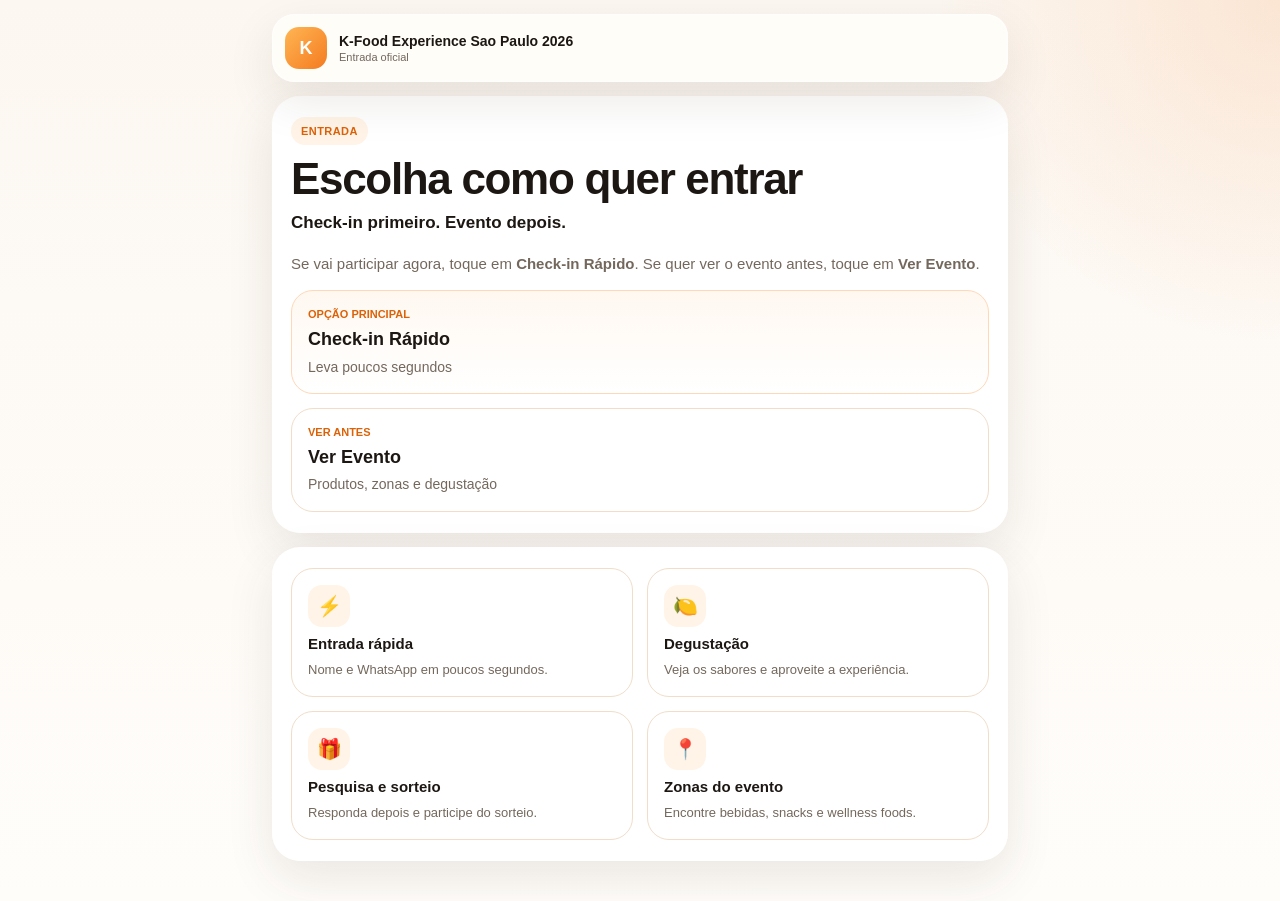
==== commit cf419569: "Add files via upload" ====
--- a/index.html
+++ b/index.html
@@ -25,6 +25,7 @@
       <section class="panel hero-copy hero-block">
         <div class="eyebrow">Entrada</div>
         <h1 class="hero-title">Escolha como quer entrar</h1>
+        <p class="hero-subtitle-strong">Check-in primeiro. Evento depois.</p>
         <p class="hero-text">Se vai participar agora, toque em <strong>Check-in Rápido</strong>. Se quer ver o evento antes, toque em <strong>Ver Evento</strong>.</p>
         <div class="action-stack">
           <a class="cta-card cta-primary" href="step1.html" data-route="step1">
@@ -41,18 +42,26 @@
       </section>
 
       <section class="panel content-panel">
-        <div class="mini-info-grid">
-          <div class="mini-info-card">
-            <strong>1</strong>
-            <span>Toque em Check-in Rápido</span>
+        <div class="icon-grid">
+          <div class="icon-card">
+            <div class="icon-picto">⚡</div>
+            <strong>Entrada rápida</strong>
+            <span>Nome e WhatsApp em poucos segundos.</span>
           </div>
-          <div class="mini-info-card">
-            <strong>2</strong>
-            <span>Digite nome e WhatsApp</span>
+          <div class="icon-card">
+            <div class="icon-picto">🍋</div>
+            <strong>Degustação</strong>
+            <span>Veja os sabores e aproveite a experiência.</span>
           </div>
-          <div class="mini-info-card">
-            <strong>3</strong>
-            <span>Pronto para participar</span>
+          <div class="icon-card">
+            <div class="icon-picto">🎁</div>
+            <strong>Pesquisa e sorteio</strong>
+            <span>Responda depois e participe do sorteio.</span>
+          </div>
+          <div class="icon-card">
+            <div class="icon-picto">📍</div>
+            <strong>Zonas do evento</strong>
+            <span>Encontre bebidas, snacks e wellness foods.</span>
           </div>
         </div>
       </section>
--- a/styles.css
+++ b/styles.css
@@ -106,7 +106,8 @@
 .action-stack,
 .choice-grid,
 .product-list,
-.mini-info-grid {
+.mini-info-grid,
+.icon-grid {
   display: grid;
   gap: 14px;
 }
@@ -153,6 +154,13 @@
   line-height: 1.55;
 }
 
+.hero-subtitle-strong {
+  margin-top: 10px;
+  font-size: 17px;
+  font-weight: 800;
+  line-height: 1.35;
+}
+
 .button {
   display: inline-flex;
   justify-content: center;
@@ -229,6 +237,41 @@
   text-transform: uppercase;
 }
 
+.icon-grid {
+  grid-template-columns: repeat(2, minmax(0, 1fr));
+}
+
+.icon-card {
+  display: grid;
+  gap: 8px;
+  padding: 16px;
+  border-radius: var(--radius-lg);
+  border: 1px solid var(--line);
+  background: #fff;
+}
+
+.icon-picto {
+  width: 42px;
+  height: 42px;
+  display: grid;
+  place-items: center;
+  border-radius: 14px;
+  background: var(--soft);
+  color: var(--primary-dark);
+  font-size: 20px;
+}
+
+.icon-card strong {
+  font-size: 15px;
+  line-height: 1.25;
+}
+
+.icon-card span {
+  color: var(--muted);
+  font-size: 13px;
+  line-height: 1.4;
+}
+
 .field-group {
   display: grid;
   gap: 8px;
@@ -289,6 +332,21 @@
   border-color: rgba(244, 123, 32, 0.5);
   background: rgba(244, 123, 32, 0.10);
   color: var(--primary-dark);
+}
+
+.choice-card input:checked + span::before {
+  content: "✓";
+  display: inline-flex;
+  align-items: center;
+  justify-content: center;
+  width: 22px;
+  height: 22px;
+  margin-right: 8px;
+  border-radius: 50%;
+  background: rgba(244, 123, 32, 0.16);
+  color: var(--primary-dark);
+  font-size: 12px;
+  font-weight: 800;
 }
 
 .input,
@@ -402,6 +460,23 @@
   display: none !important;
 }
 
+@media (max-width: 420px) {
+  .choice-grid.five {
+    grid-template-columns: repeat(5, minmax(0, 1fr));
+    gap: 8px;
+  }
+
+  .choice-card span {
+    min-height: 52px;
+    font-size: 13px;
+    padding: 10px 8px;
+  }
+
+  .icon-grid {
+    grid-template-columns: 1fr;
+  }
+}
+
 @media (min-width: 860px) {
   .page-shell {
     padding-bottom: 40px;
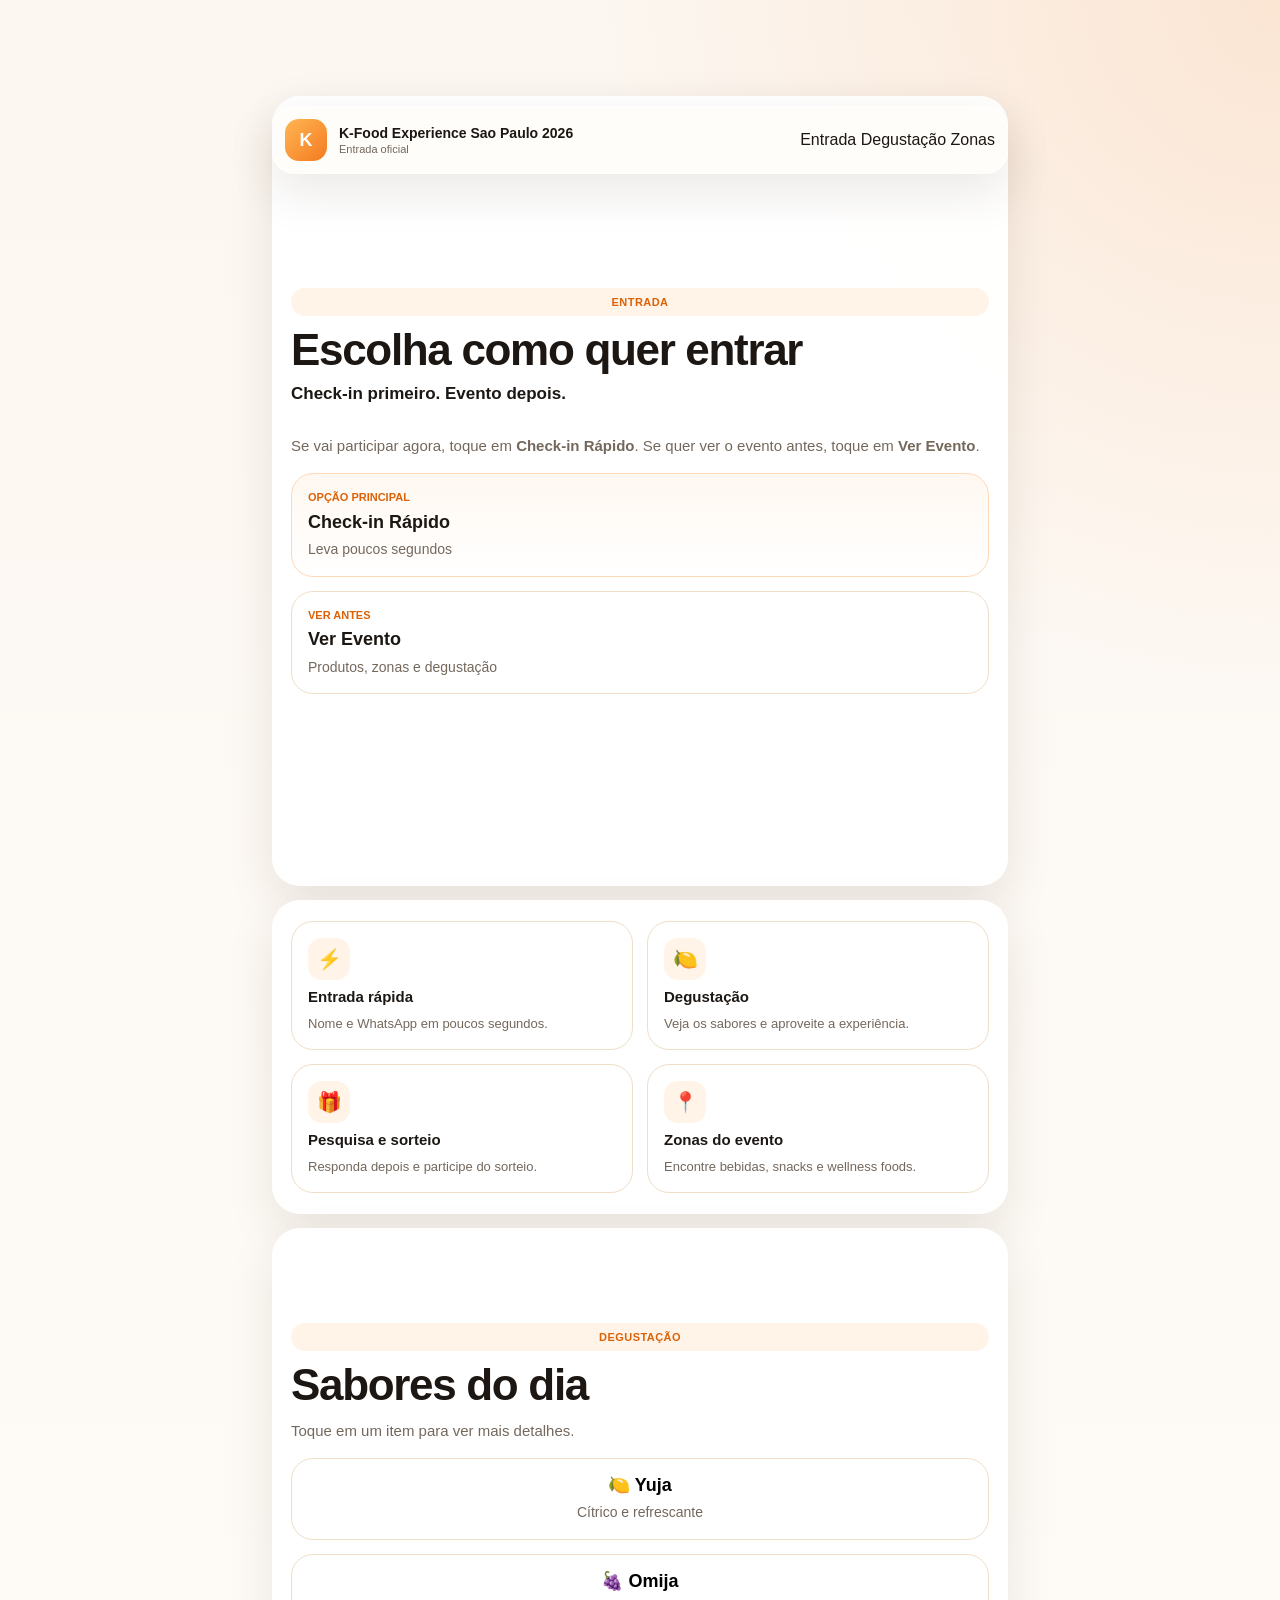
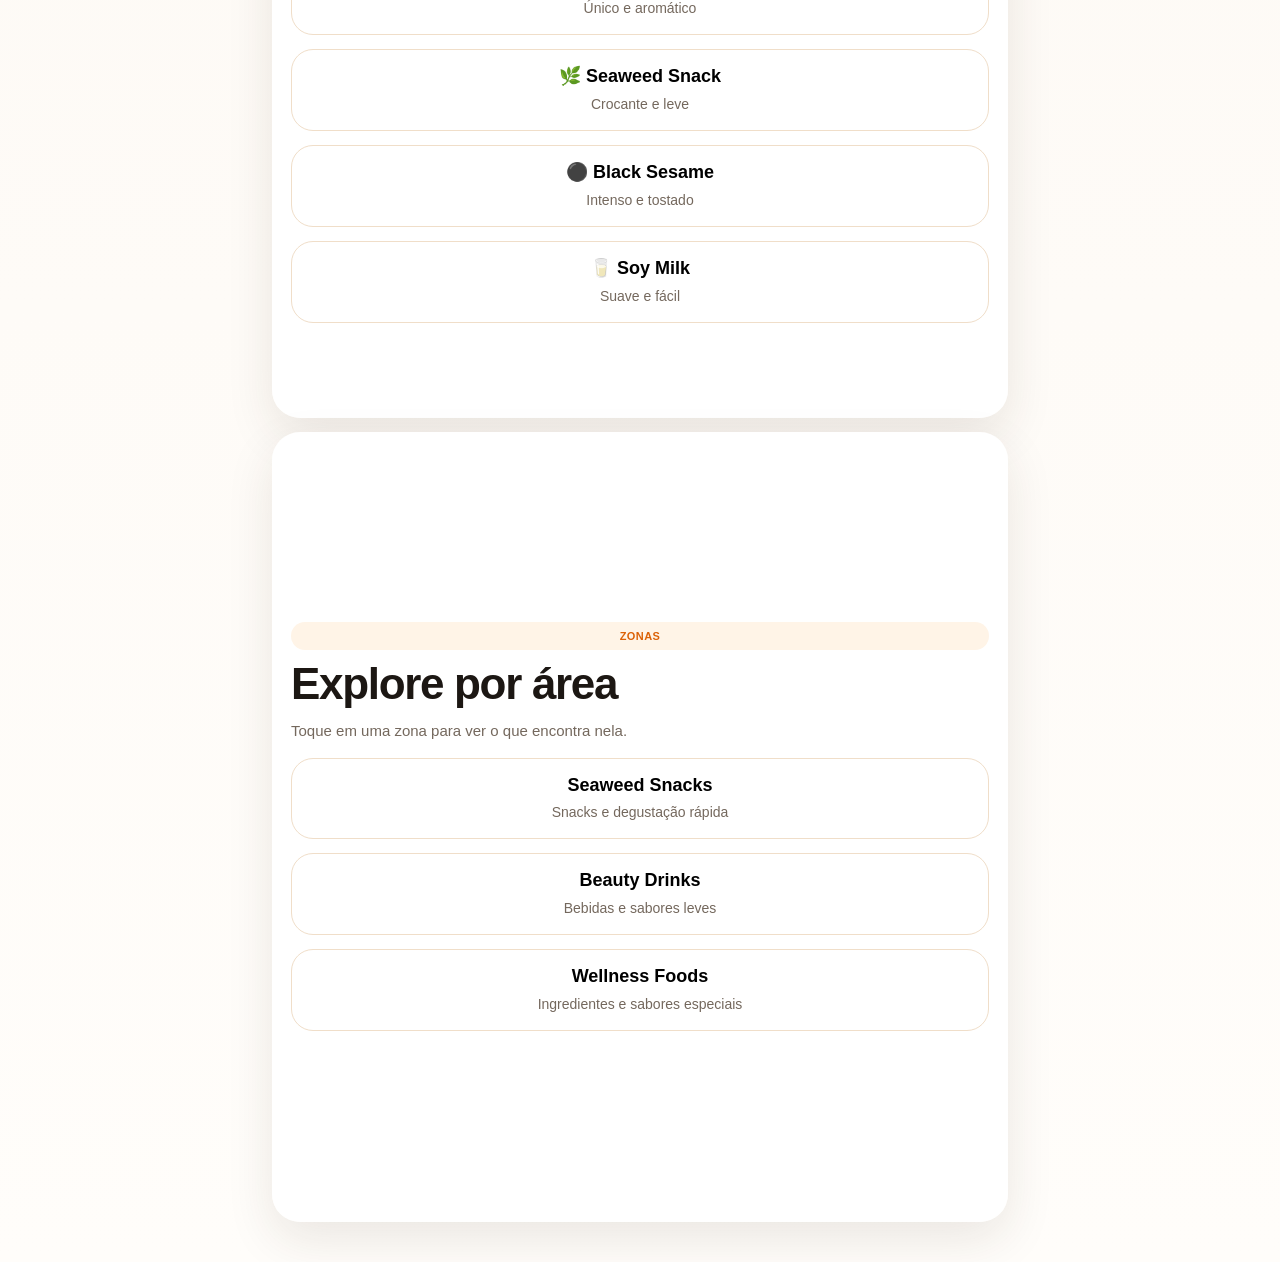
==== commit 0ff8f97f: "Add files via upload" ====
--- a/index.html
+++ b/index.html
@@ -19,10 +19,15 @@
           <div class="brand-sub">Entrada oficial</div>
         </div>
       </a>
+      <nav class="nav-links">
+        <a class="nav-chip" href="#entrada">Entrada</a>
+        <a class="nav-chip" href="#degustacao">Degustação</a>
+        <a class="nav-chip" href="#zonas">Zonas</a>
+      </nav>
     </header>
 
-    <main class="stack">
-      <section class="panel hero-copy hero-block">
+    <main class="fullpage-flow">
+      <section class="panel hero-copy hero-block full-section" id="entrada">
         <div class="eyebrow">Entrada</div>
         <h1 class="hero-title">Escolha como quer entrar</h1>
         <p class="hero-subtitle-strong">Check-in primeiro. Evento depois.</p>
@@ -65,6 +70,30 @@
           </div>
         </div>
       </section>
+
+      <section class="panel content-panel full-section" id="degustacao">
+        <div class="eyebrow">Degustação</div>
+        <h2 class="section-title">Sabores do dia</h2>
+        <p class="hero-text">Toque em um item para ver mais detalhes.</p>
+        <div class="product-list">
+          <button class="product-card button-like" type="button" data-modal-card data-title="Yuja" data-body="<p class='modal-copy'>Bebida cítrica e refrescante, com aroma suave e sabor fácil de gostar.</p><p class='modal-copy'>Ideal para quem quer começar por algo leve e delicado.</p>"><strong>🍋 Yuja</strong><span>Cítrico e refrescante</span></button>
+          <button class="product-card button-like" type="button" data-modal-card data-title="Omija" data-body="<p class='modal-copy'>Uma bebida marcante com perfil único e notas mais complexas.</p><p class='modal-copy'>Ótima para quem quer descobrir novos sabores.</p>"><strong>🍇 Omija</strong><span>Único e aromático</span></button>
+          <button class="product-card button-like" type="button" data-modal-card data-title="Seaweed Snack" data-body="<p class='modal-copy'>Snack crocante, leve e muito fácil de experimentar.</p><p class='modal-copy'>Boa opção para uma degustação rápida.</p>"><strong>🌿 Seaweed Snack</strong><span>Crocante e leve</span></button>
+          <button class="product-card button-like" type="button" data-modal-card data-title="Black Sesame" data-body="<p class='modal-copy'>Sabor intenso, tostado e memorável.</p><p class='modal-copy'>Perfeito para quem gosta de sabores mais profundos.</p>"><strong>⚫ Black Sesame</strong><span>Intenso e tostado</span></button>
+          <button class="product-card button-like" type="button" data-modal-card data-title="Soy Milk" data-body="<p class='modal-copy'>Suave, cremoso e fácil de beber.</p><p class='modal-copy'>Uma opção delicada para todos os gostos.</p>"><strong>🥛 Soy Milk</strong><span>Suave e fácil</span></button>
+        </div>
+      </section>
+
+      <section class="panel content-panel full-section" id="zonas">
+        <div class="eyebrow">Zonas</div>
+        <h2 class="section-title">Explore por área</h2>
+        <p class="hero-text">Toque em uma zona para ver o que encontra nela.</p>
+        <div class="product-list">
+          <button class="product-card button-like" type="button" data-modal-card data-title="Seaweed Snacks" data-body="<p class='modal-copy'>Zona dedicada a snacks leves e crocantes.</p><p class='modal-copy'>Aqui você encontra degustações rápidas e práticas.</p>"><strong>Seaweed Snacks</strong><span>Snacks e degustação rápida</span></button>
+          <button class="product-card button-like" type="button" data-modal-card data-title="Beauty Drinks" data-body="<p class='modal-copy'>Espaço com bebidas leves, aromáticas e refrescantes.</p><p class='modal-copy'>Boa zona para experimentar Yuja, Omija e outras bebidas do dia.</p>"><strong>Beauty Drinks</strong><span>Bebidas e sabores leves</span></button>
+          <button class="product-card button-like" type="button" data-modal-card data-title="Wellness Foods" data-body="<p class='modal-copy'>Zona com alimentos e ingredientes especiais da experiência.</p><p class='modal-copy'>Uma boa área para descobrir combinações novas.</p>"><strong>Wellness Foods</strong><span>Ingredientes e sabores especiais</span></button>
+        </div>
+      </section>
     </main>
   </div>
 
@@ -76,5 +105,17 @@
       </div>
     </div>
   </div>
+
+  <div class="modal" data-modal>
+    <div class="modal-sheet">
+      <div class="modal-content">
+        <div class="modal-topbar">
+          <div class="modal-title" data-modal-title></div>
+          <button class="modal-close" type="button" data-modal-close>×</button>
+        </div>
+        <div class="modal-body" data-modal-body></div>
+      </div>
+    </div>
+  </div>
 </body>
 </html>
--- a/styles.css
+++ b/styles.css
@@ -100,6 +100,31 @@
   color: var(--muted);
 }
 
+.nav-links {
+  margin-left: auto;
+}
+
+.nav-shortcuts {
+  display: grid;
+  grid-template-columns: repeat(3, minmax(0, 1fr));
+  gap: 8px;
+  margin-top: 14px;
+}
+
+.nav-shortcut {
+  display: grid;
+  place-items: center;
+  min-height: 44px;
+  padding: 10px 8px;
+  border-radius: 16px;
+  border: 1px solid var(--line);
+  background: #fffdfa;
+  color: var(--text);
+  font-size: 13px;
+  font-weight: 800;
+  text-align: center;
+}
+
 .stack,
 .form-stack,
 .split-actions,
@@ -107,7 +132,8 @@
 .choice-grid,
 .product-list,
 .mini-info-grid,
-.icon-grid {
+.icon-grid,
+.fullpage-flow {
   display: grid;
   gap: 14px;
 }
@@ -122,6 +148,14 @@
 .content-panel,
 .hero-block {
   padding: 20px 18px;
+}
+
+.full-section {
+  min-height: calc(100svh - 110px);
+  display: flex;
+  flex-direction: column;
+  justify-content: center;
+  scroll-snap-align: start;
 }
 
 .eyebrow {
@@ -223,6 +257,16 @@
   color: var(--muted);
   font-size: 14px;
   line-height: 1.45;
+}
+
+.button-like {
+  cursor: pointer;
+  transition: transform 0.16s ease, border-color 0.16s ease, box-shadow 0.16s ease;
+}
+
+.button-like:hover {
+  transform: translateY(-1px);
+  border-color: #e8c7a5;
 }
 
 .cta-primary {
@@ -460,7 +504,87 @@
   display: none !important;
 }
 
+.disabled-link {
+  opacity: 0.48;
+  pointer-events: none;
+}
+
+.modal {
+  position: fixed;
+  inset: 0;
+  display: none;
+  align-items: flex-end;
+  justify-content: center;
+  z-index: 80;
+  padding: 16px 12px;
+  background: rgba(20, 16, 12, 0.42);
+}
+
+.modal.is-open {
+  display: flex;
+}
+
+.modal-sheet {
+  width: min(100%, 760px);
+  max-height: 82vh;
+  overflow: auto;
+  border-radius: 28px 28px 22px 22px;
+  background: #fff;
+  box-shadow: 0 30px 90px rgba(20, 16, 12, 0.24);
+}
+
+.modal-content {
+  padding: 20px 18px 18px;
+}
+
+.modal-topbar {
+  display: flex;
+  align-items: center;
+  justify-content: space-between;
+  gap: 12px;
+  margin-bottom: 14px;
+}
+
+.modal-title {
+  font-size: 22px;
+  font-weight: 800;
+  line-height: 1.1;
+}
+
+.modal-close {
+  width: 42px;
+  height: 42px;
+  border-radius: 14px;
+  border: 1px solid var(--line);
+  background: #fffdfa;
+  color: var(--text);
+  font-size: 20px;
+  font-weight: 700;
+  cursor: pointer;
+}
+
+.modal-body {
+  display: grid;
+  gap: 12px;
+}
+
+.modal-copy {
+  color: var(--muted);
+  font-size: 15px;
+  line-height: 1.55;
+}
+
 @media (max-width: 420px) {
+  .nav-shortcuts {
+    grid-template-columns: repeat(3, minmax(0, 1fr));
+  }
+
+  .nav-shortcut {
+    min-height: 42px;
+    font-size: 12px;
+    padding: 8px 6px;
+  }
+
   .choice-grid.five {
     grid-template-columns: repeat(5, minmax(0, 1fr));
     gap: 8px;
@@ -478,6 +602,10 @@
 }
 
 @media (min-width: 860px) {
+  html {
+    scroll-snap-type: y proximity;
+  }
+
   .page-shell {
     padding-bottom: 40px;
   }
@@ -485,4 +613,8 @@
   .mobile-sticky-bar {
     display: none;
   }
-}
+
+  .full-section {
+    min-height: calc(100vh - 110px);
+  }
+}
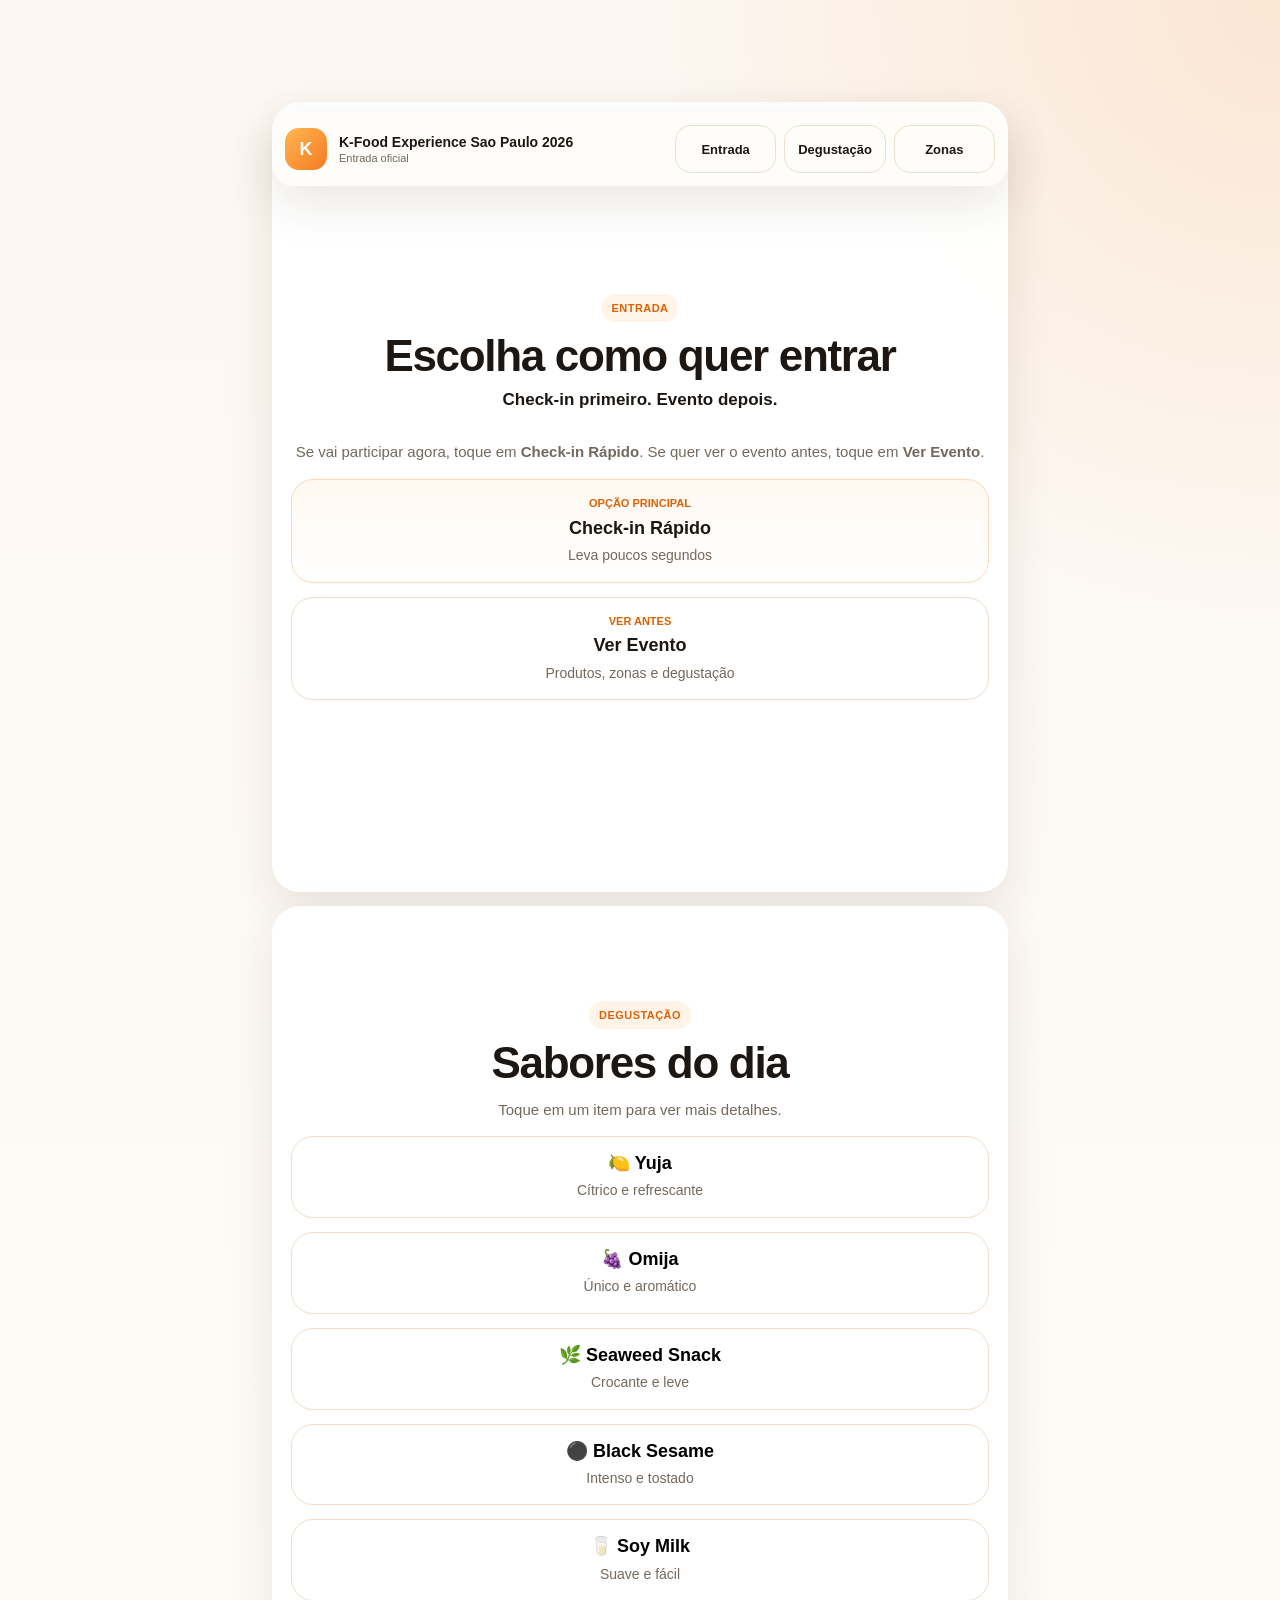
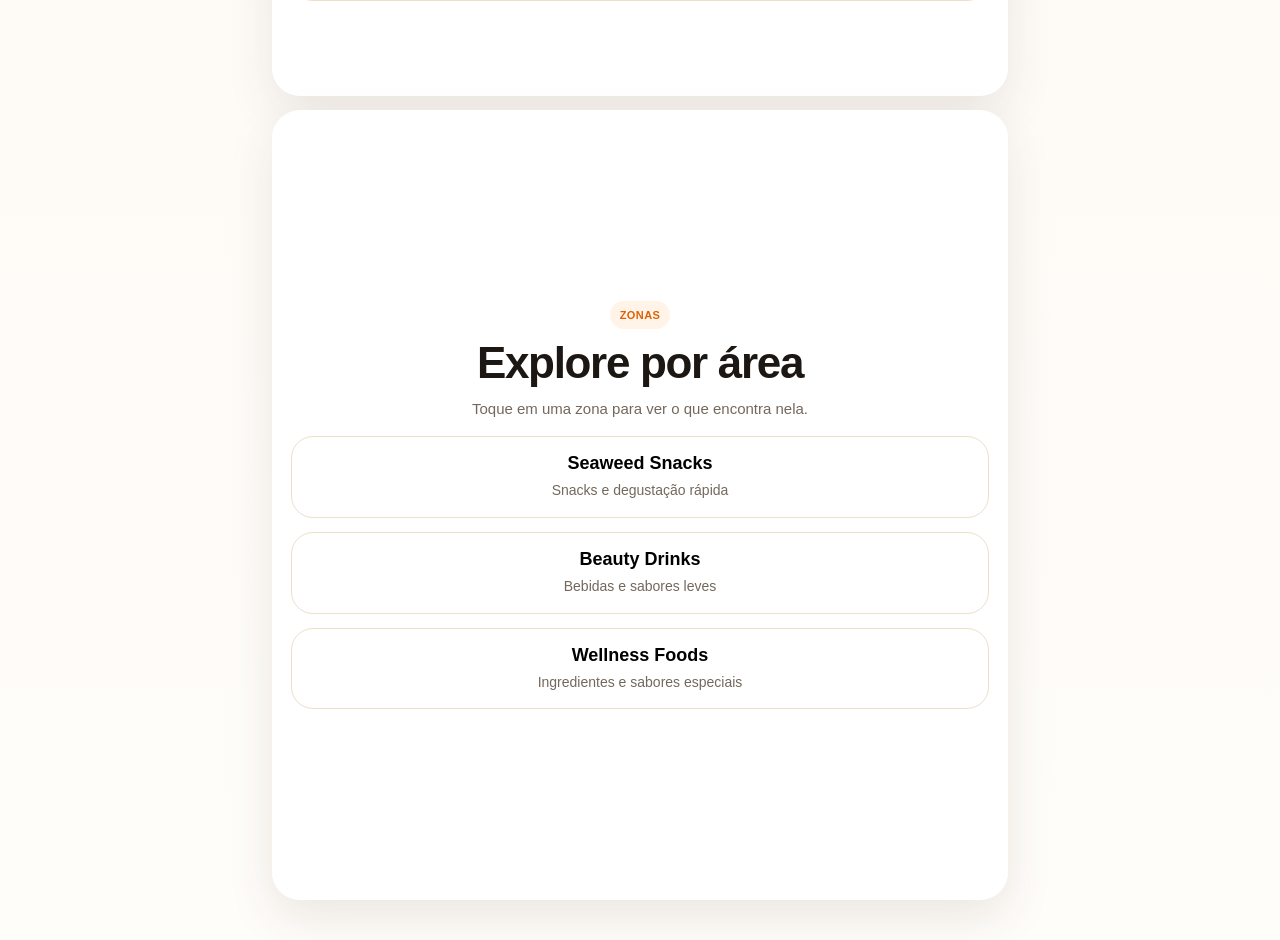
==== commit e1ee960b: "Add files via upload" ====
--- a/index.html
+++ b/index.html
@@ -27,7 +27,7 @@
     </header>
 
     <main class="fullpage-flow">
-      <section class="panel hero-copy hero-block full-section" id="entrada">
+      <section class="panel hero-copy hero-block full-section section-centered" id="entrada">
         <div class="eyebrow">Entrada</div>
         <h1 class="hero-title">Escolha como quer entrar</h1>
         <p class="hero-subtitle-strong">Check-in primeiro. Evento depois.</p>
@@ -46,32 +46,7 @@
         </div>
       </section>
 
-      <section class="panel content-panel">
-        <div class="icon-grid">
-          <div class="icon-card">
-            <div class="icon-picto">⚡</div>
-            <strong>Entrada rápida</strong>
-            <span>Nome e WhatsApp em poucos segundos.</span>
-          </div>
-          <div class="icon-card">
-            <div class="icon-picto">🍋</div>
-            <strong>Degustação</strong>
-            <span>Veja os sabores e aproveite a experiência.</span>
-          </div>
-          <div class="icon-card">
-            <div class="icon-picto">🎁</div>
-            <strong>Pesquisa e sorteio</strong>
-            <span>Responda depois e participe do sorteio.</span>
-          </div>
-          <div class="icon-card">
-            <div class="icon-picto">📍</div>
-            <strong>Zonas do evento</strong>
-            <span>Encontre bebidas, snacks e wellness foods.</span>
-          </div>
-        </div>
-      </section>
-
-      <section class="panel content-panel full-section" id="degustacao">
+      <section class="panel content-panel full-section section-centered" id="degustacao">
         <div class="eyebrow">Degustação</div>
         <h2 class="section-title">Sabores do dia</h2>
         <p class="hero-text">Toque em um item para ver mais detalhes.</p>
@@ -84,7 +59,7 @@
         </div>
       </section>
 
-      <section class="panel content-panel full-section" id="zonas">
+      <section class="panel content-panel full-section section-centered" id="zonas">
         <div class="eyebrow">Zonas</div>
         <h2 class="section-title">Explore por área</h2>
         <p class="hero-text">Toque em uma zona para ver o que encontra nela.</p>
--- a/styles.css
+++ b/styles.css
@@ -53,8 +53,8 @@
   position: sticky;
   top: 10px;
   z-index: 20;
-  display: flex;
-  align-items: center;
+  display: grid;
+  grid-template-columns: 1fr;
   gap: 12px;
   margin-bottom: 14px;
   padding: 12px;
@@ -101,7 +101,23 @@
 }
 
 .nav-links {
-  margin-left: auto;
+  display: grid;
+  grid-template-columns: repeat(3, minmax(0, 1fr));
+  gap: 8px;
+}
+
+.nav-chip {
+  display: grid;
+  place-items: center;
+  min-height: 48px;
+  padding: 10px 8px;
+  border-radius: 16px;
+  border: 1px solid var(--line);
+  background: #fffdfa;
+  color: var(--text);
+  font-size: 13px;
+  font-weight: 800;
+  text-align: center;
 }
 
 .nav-shortcuts {
@@ -156,6 +172,14 @@
   flex-direction: column;
   justify-content: center;
   scroll-snap-align: start;
+}
+
+.section-centered {
+  text-align: center;
+}
+
+.section-centered .eyebrow {
+  margin-inline: auto;
 }
 
 .eyebrow {
@@ -513,7 +537,7 @@
   position: fixed;
   inset: 0;
   display: none;
-  align-items: flex-end;
+  align-items: center;
   justify-content: center;
   z-index: 80;
   padding: 16px 12px;
@@ -525,16 +549,16 @@
 }
 
 .modal-sheet {
-  width: min(100%, 760px);
-  max-height: 82vh;
+  width: min(100%, 820px);
+  max-height: 86vh;
   overflow: auto;
-  border-radius: 28px 28px 22px 22px;
+  border-radius: 28px;
   background: #fff;
   box-shadow: 0 30px 90px rgba(20, 16, 12, 0.24);
 }
 
 .modal-content {
-  padding: 20px 18px 18px;
+  padding: 22px 20px 20px;
 }
 
 .modal-topbar {
@@ -575,6 +599,16 @@
 }
 
 @media (max-width: 420px) {
+  .nav-links {
+    grid-template-columns: repeat(3, minmax(0, 1fr));
+  }
+
+  .nav-chip {
+    min-height: 44px;
+    font-size: 12px;
+    padding: 8px 6px;
+  }
+
   .nav-shortcuts {
     grid-template-columns: repeat(3, minmax(0, 1fr));
   }
@@ -599,6 +633,16 @@
   .icon-grid {
     grid-template-columns: 1fr;
   }
+
+  .modal {
+    align-items: flex-end;
+    padding: 10px;
+  }
+
+  .modal-sheet {
+    max-height: 88vh;
+    border-radius: 28px 28px 20px 20px;
+  }
 }
 
 @media (min-width: 860px) {
@@ -610,6 +654,15 @@
     padding-bottom: 40px;
   }
 
+  .topbar {
+    grid-template-columns: 1fr auto;
+    align-items: center;
+  }
+
+  .nav-links {
+    min-width: 320px;
+  }
+
   .mobile-sticky-bar {
     display: none;
   }
